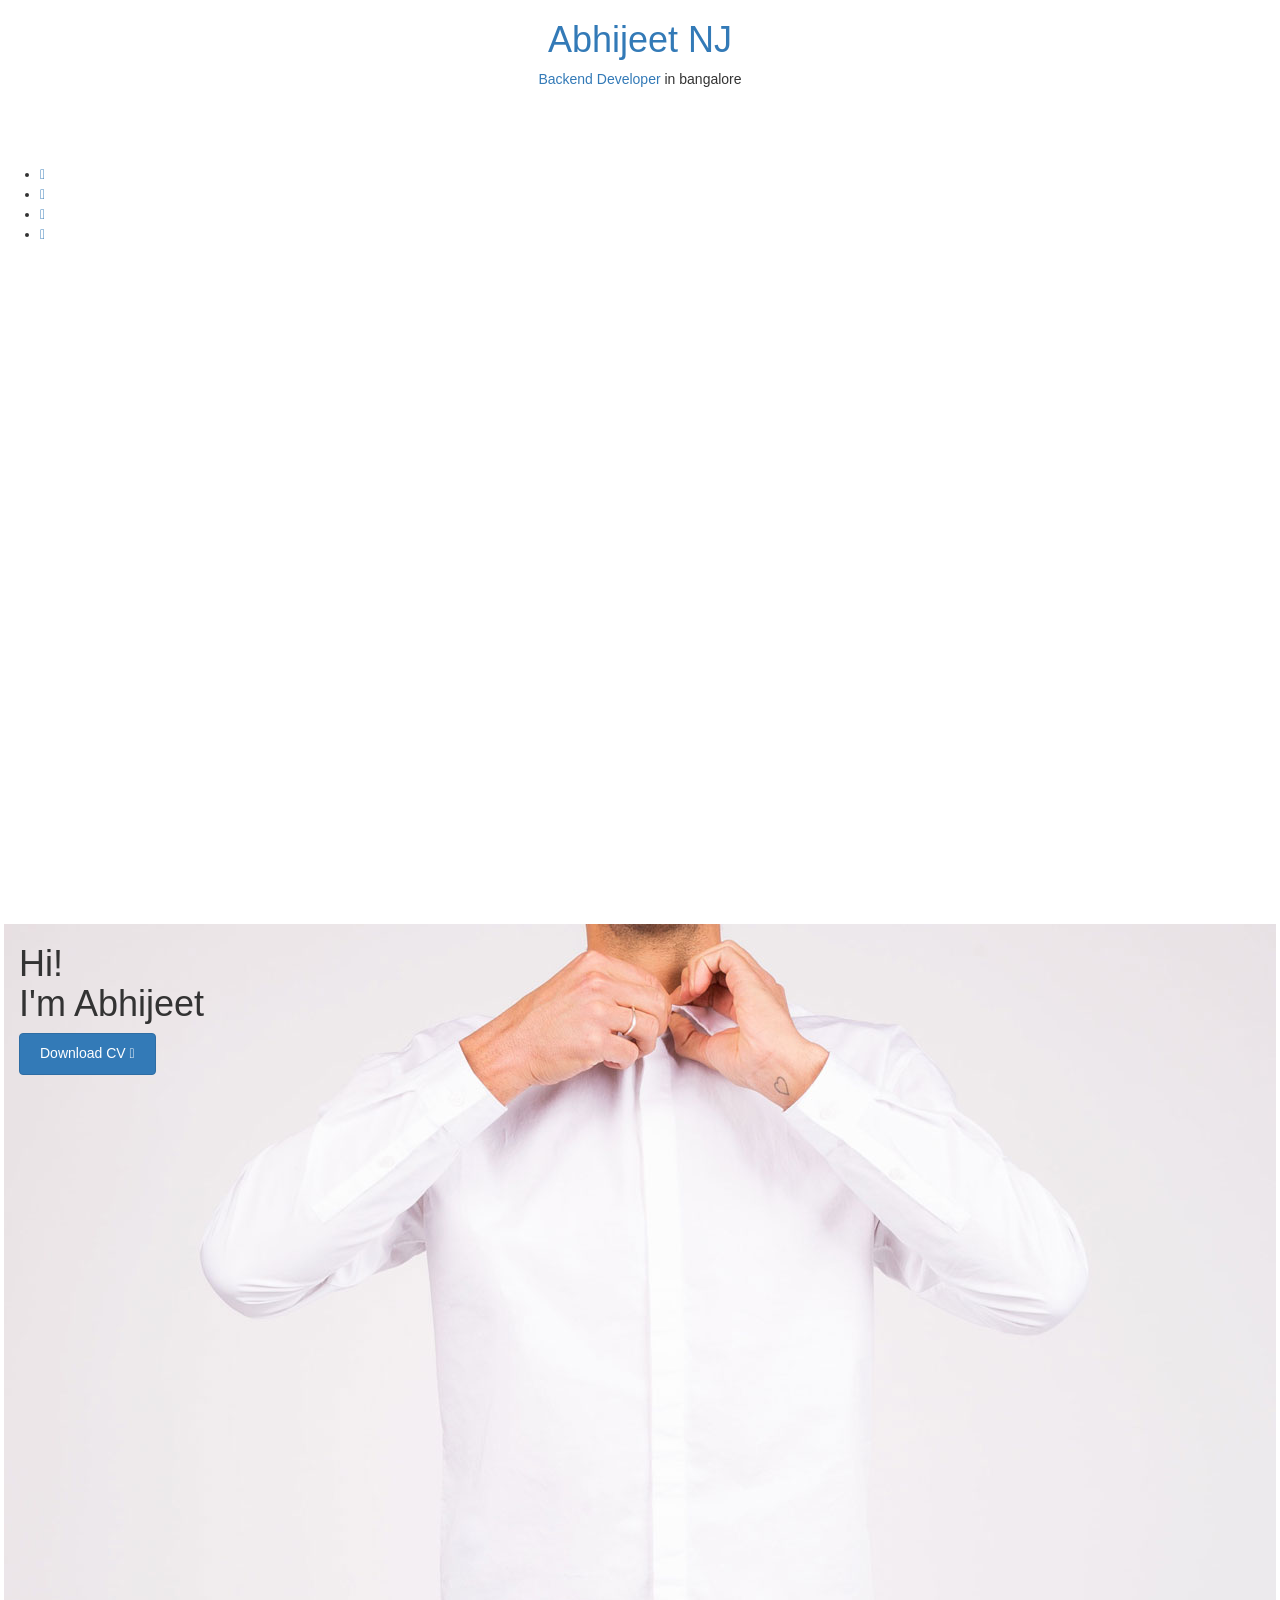
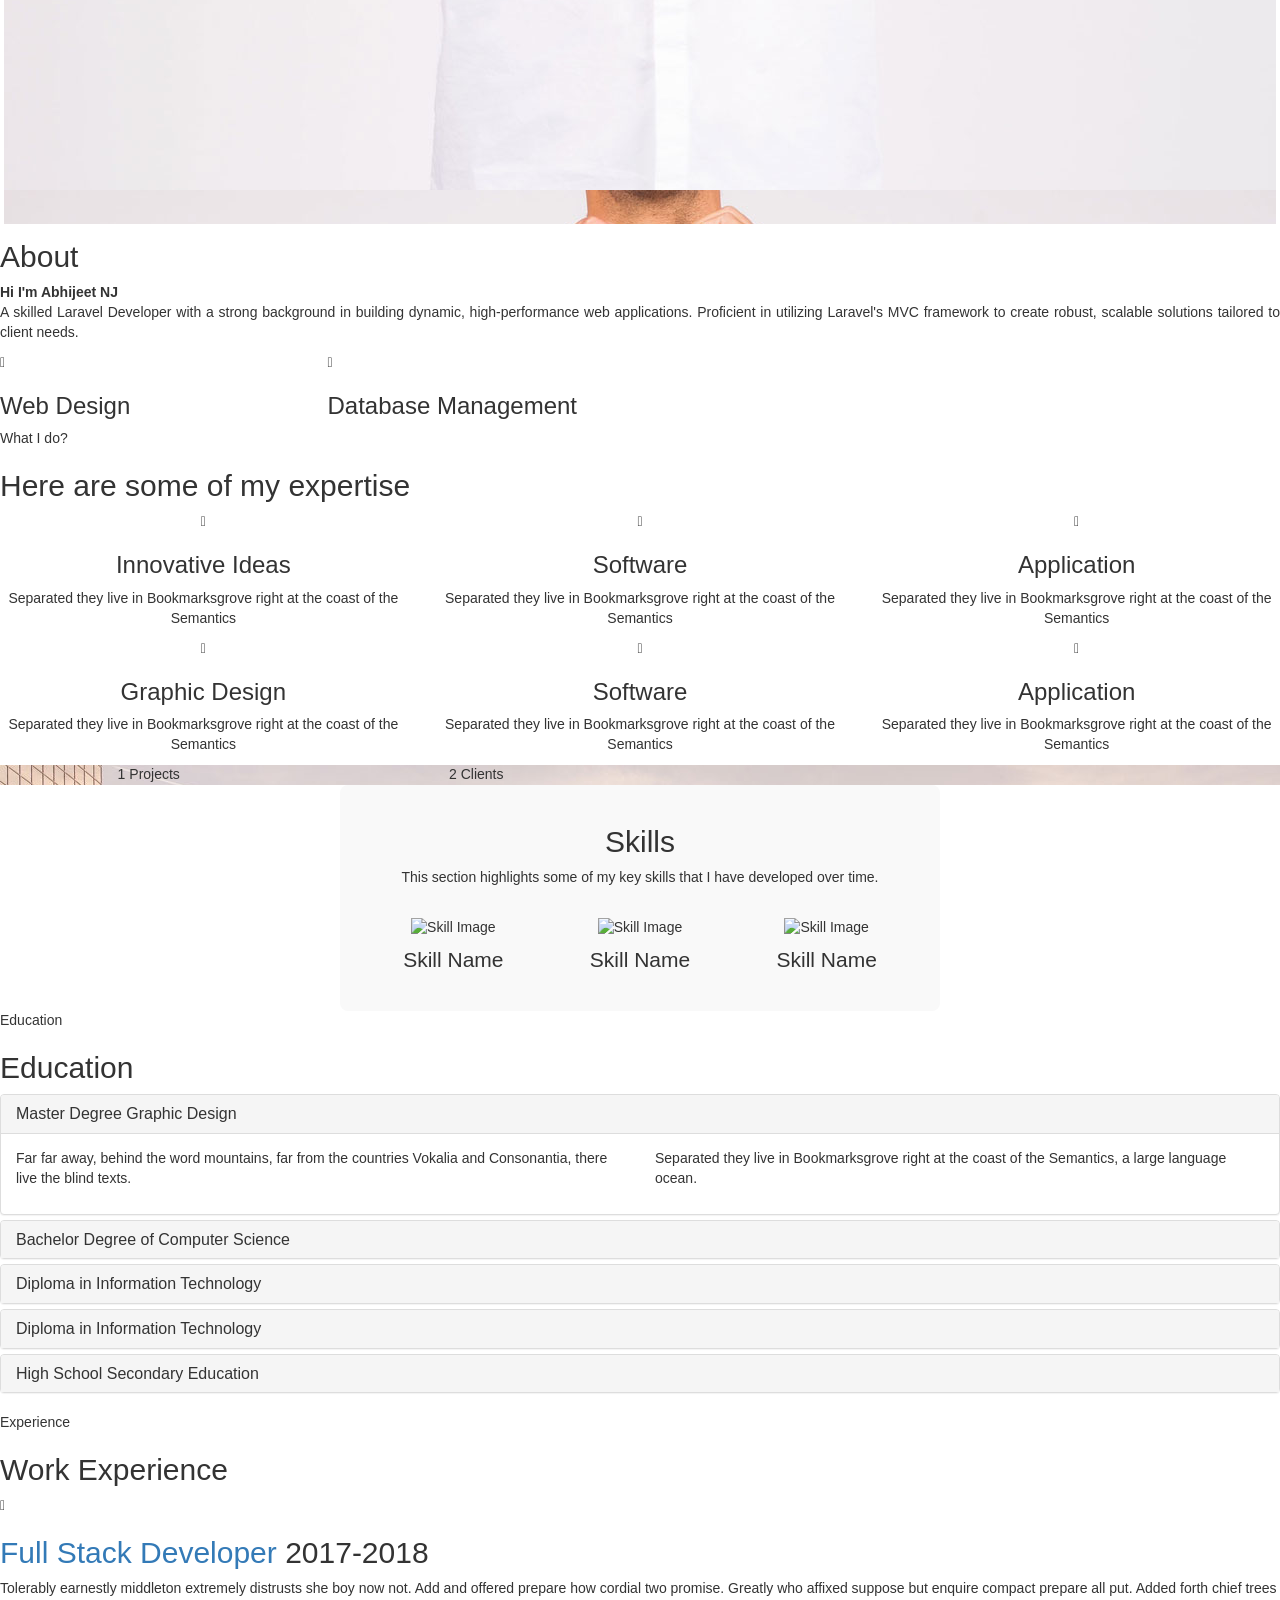
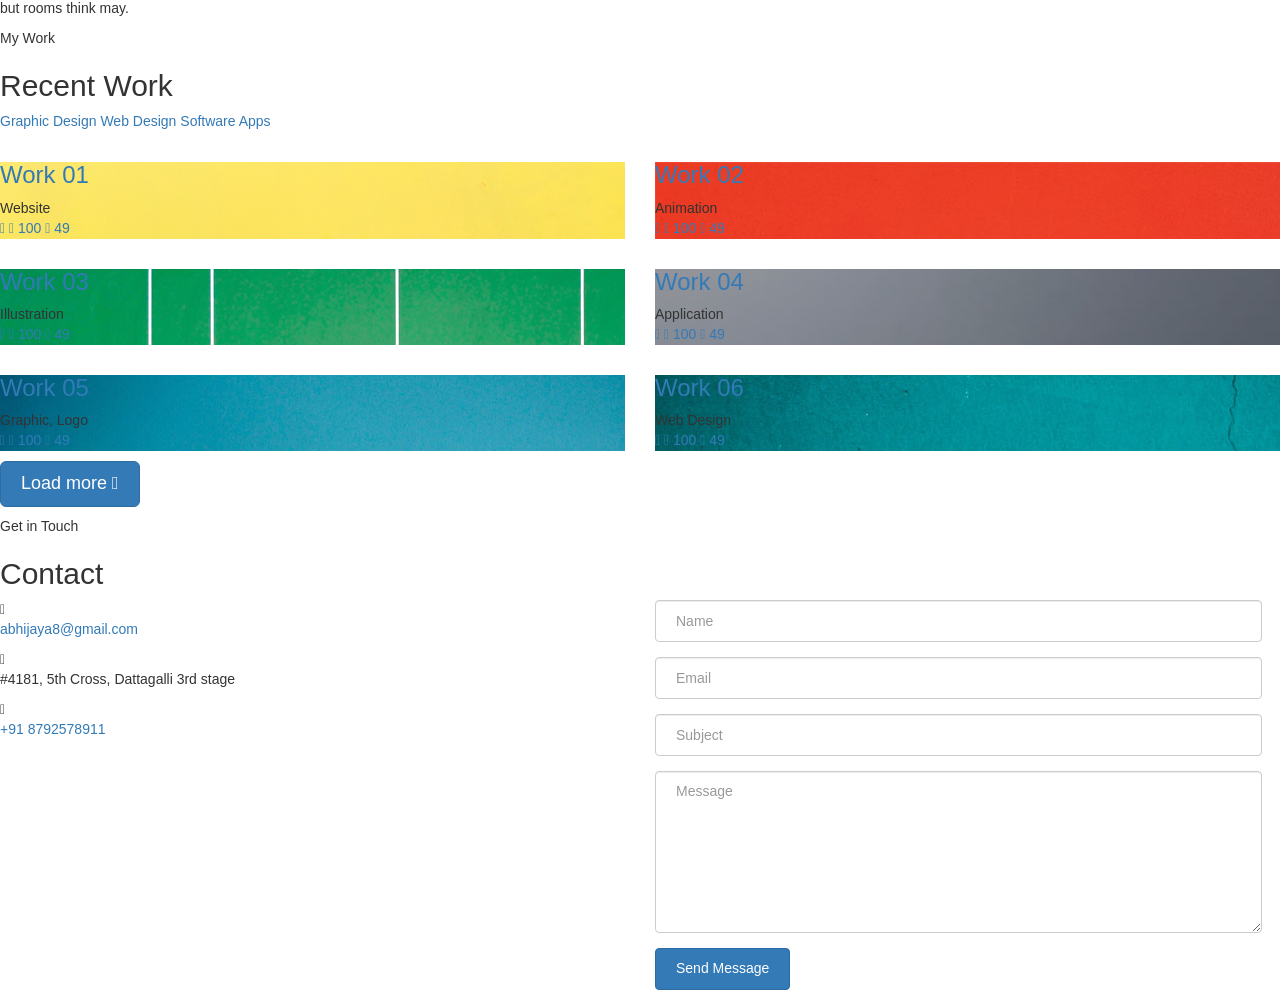
==== index.html @ 30ecae31 "first commit" ====
<!DOCTYPE HTML>
<html>

<head>
	<meta charset="utf-8">
	<meta http-equiv="X-UA-Compatible" content="IE=edge">
	<title>Personal Portfolio</title>
	<meta name="viewport" content="width=device-width, initial-scale=1">
	<meta name="description" content="" />
	<meta name="keywords" content="" />
	<meta name="author" content="" />

	<!-- Facebook and Twitter integration -->
	<meta property="og:title" content="" />
	<meta property="og:image" content="" />
	<meta property="og:url" content="" />
	<meta property="og:site_name" content="" />
	<meta property="og:description" content="" />
	<meta name="twitter:title" content="" />
	<meta name="twitter:image" content="" />
	<meta name="twitter:url" content="" />
	<meta name="twitter:card" content="" />

	<!-- Place favicon.ico and apple-touch-icon.png in the root directory -->
	<link rel="shortcut icon" href="favicon.ico">

	<link href="https://fonts.googleapis.com/css?family=Quicksand:300,400,500,700" rel="stylesheet">
	<link href="https://fonts.googleapis.com/css?family=Playfair+Display:400,400i,700" rel="stylesheet">

	<!-- Animate.css -->
	<link rel="stylesheet" href="css/animate.css">
	<!-- Icomoon Icon Fonts-->
	<link rel="stylesheet" href="css/icomoon.css">
	<!-- Bootstrap  -->
	<link rel="stylesheet" href="css/bootstrap.css">
	<!-- Flexslider  -->
	<link rel="stylesheet" href="css/flexslider.css">
	<!-- Flaticons  -->
	<link rel="stylesheet" href="fonts/flaticon/font/flaticon.css">
	<!-- Owl Carousel -->
	<link rel="stylesheet" href="css/owl.carousel.min.css">
	<link rel="stylesheet" href="css/owl.theme.default.min.css">
	<!-- Theme style  -->
	<link rel="stylesheet" href="css/style.css">

	<!-- Modernizr JS -->
	<script src="js/modernizr-2.6.2.min.js"></script>
	<!-- FOR IE9 below -->
	<!--[if lt IE 9]>
	<script src="js/respond.min.js"></script>
	<![endif]-->

</head>

<body>
	<div id="colorlib-page">
		<div class="container-wrap">
			<a href="#" class="js-colorlib-nav-toggle colorlib-nav-toggle" data-toggle="collapse" data-target="#navbar"
				aria-expanded="false" aria-controls="navbar"><i></i></a>
			<aside id="colorlib-aside" role="complementary" class="border js-fullheight">
				<div class="text-center">
					<div class="author-img" style="background-image: url(images/about.jpg);"></div>
					<h1 id="colorlib-logo"><a href="index.html">Abhijeet NJ</a></h1>
					<span class="position"><a href="#">Backend Developer</a> in bangalore</span>
				</div>
				<nav id="colorlib-main-menu" role="navigation" class="navbar">
					<div id="navbar" class="collapse">
						<ul>
							<li class="active"><a href="#" data-nav-section="home">Home</a></li>
							<li><a href="#" data-nav-section="about">About</a></li>
							<li><a href="#" data-nav-section="services">Services</a></li>
							<li><a href="#" data-nav-section="education">Education</a></li>
							<li><a href="#" data-nav-section="experience">Experience</a></li>
							<li><a href="#" data-nav-section="work">Work</a></li>
							<li><a href="#" data-nav-section="contact">Contact</a></li>
						</ul>
					</div>
				</nav>

				<div class="colorlib-footer">
					<ul>
						<li><a href="#"><i class="icon-facebook2"></i></a></li>
						<li><a href="#"><i class="icon-twitter2"></i></a></li>
						<li><a href="#"><i class="icon-instagram"></i></a></li>
						<li><a href="#"><i class="icon-linkedin2"></i></a></li>
					</ul>
				</div>

			</aside>

			<div id="colorlib-main">
				<section id="colorlib-hero" class="js-fullheight" data-section="home">
					<div class="flexslider js-fullheight">
						<ul class="slides">
							<li style="background-image: url(images/img_bg_1.jpg);">
								<div class="overlay"></div>
								<div class="container-fluid">
									<div class="row">
										<div
											class="col-md-6 col-md-offset-3 col-md-pull-3 col-sm-12 col-xs-12 js-fullheight slider-text">
											<div class="slider-text-inner js-fullheight">
												<div class="desc">
													<h1>Hi! <br>I'm Abhijeet</h1>
													<p><a class="btn btn-primary btn-learn">Download CV <i
																class="icon-download4"></i></a></p>
												</div>
											</div>
										</div>
									</div>
								</div>
							</li>

						</ul>
					</div>
				</section>

				<section class="colorlib-about" data-section="about">
					<div class="colorlib-narrow-content">
						<div class="row">
							<div class="col-md-12">
								<div class="row row-bottom-padded-sm animate-box" data-animate-effect="fadeInLeft">
									<div class="col-md-12">
										<div class="about-desc">
											<h2 class="colorlib-heading">About</h2>
											<strong>Hi I'm Abhijeet NJ</strong>
											<p style="text-align: justify;">A skilled Laravel Developer with a strong
												background in building dynamic, high-performance web applications.
												Proficient in utilizing Laravel's MVC framework to create robust,
												scalable solutions tailored to client needs.</p>
										</div>
									</div>
								</div>
								<div class="row">

									<div class="col-md-3 animate-box" data-animate-effect="fadeInRight">
										<div class="services color-2">
											<span class="icon2"><i class="icon-globe-outline"></i></span>
											<h3>Web Design</h3>
										</div>
									</div>

									<div class="col-md-3 animate-box" data-animate-effect="fadeInBottom">
										<div class="services color-4">
											<span class="icon2"><i class="icon-phone3"></i></span>
											<h3>Database Management</h3>
										</div>
									</div>
								</div>

							</div>
						</div>
					</div>
				</section>



				<section class="colorlib-services" data-section="services">
					<div class="colorlib-narrow-content">
						<div class="row">
							<div class="col-md-6 col-md-offset-3 col-md-pull-3 animate-box"
								data-animate-effect="fadeInLeft">
								<span class="heading-meta">What I do?</span>
								<h2 class="colorlib-heading">Here are some of my expertise</h2>
							</div>
						</div>
						<div class="row row-pt-md">
							<div class="col-md-4 text-center animate-box">
								<div class="services color-1">
									<span class="icon">
										<i class="icon-bulb"></i>
									</span>
									<div class="desc">
										<h3>Innovative Ideas</h3>
										<p>Separated they live in Bookmarksgrove right at the coast of the Semantics</p>
									</div>
								</div>
							</div>
							<div class="col-md-4 text-center animate-box">
								<div class="services color-2">
									<span class="icon">
										<i class="icon-data"></i>
									</span>
									<div class="desc">
										<h3>Software</h3>
										<p>Separated they live in Bookmarksgrove right at the coast of the Semantics</p>
									</div>
								</div>
							</div>
							<div class="col-md-4 text-center animate-box">
								<div class="services color-3">
									<span class="icon">
										<i class="icon-phone3"></i>
									</span>
									<div class="desc">
										<h3>Application</h3>
										<p>Separated they live in Bookmarksgrove right at the coast of the Semantics</p>
									</div>
								</div>
							</div>
							<div class="col-md-4 text-center animate-box">
								<div class="services color-4">
									<span class="icon">
										<i class="icon-layers2"></i>
									</span>
									<div class="desc">
										<h3>Graphic Design</h3>
										<p>Separated they live in Bookmarksgrove right at the coast of the Semantics</p>
									</div>
								</div>
							</div>
							<div class="col-md-4 text-center animate-box">
								<div class="services color-5">
									<span class="icon">
										<i class="icon-data"></i>
									</span>
									<div class="desc">
										<h3>Software</h3>
										<p>Separated they live in Bookmarksgrove right at the coast of the Semantics</p>
									</div>
								</div>
							</div>
							<div class="col-md-4 text-center animate-box">
								<div class="services color-6">
									<span class="icon">
										<i class="icon-phone3"></i>
									</span>
									<div class="desc">
										<h3>Application</h3>
										<p>Separated they live in Bookmarksgrove right at the coast of the Semantics</p>
									</div>
								</div>
							</div>
						</div>
					</div>
				</section>

				<div id="colorlib-counter" class="colorlib-counters"
					style="background-image: url(images/cover_bg_1.jpg);" data-stellar-background-ratio="0.5">
					<div class="overlay"></div>
					<div class="colorlib-narrow-content">
						<div class="row">
						</div>
						<div class="row">
							<div class="col-md-3 text-center animate-box">
								<span class="colorlib-counter js-counter" data-from="0" data-to="20" data-speed="5000"
									data-refresh-interval="50"></span>
								<span class="colorlib-counter-label">Projects</span>
							</div>
							<div class="col-md-3 text-center animate-box">
								<span class="colorlib-counter js-counter" data-from="0" data-to="25" data-speed="5000"
									data-refresh-interval="50"></span>
								<span class="colorlib-counter-label">Clients</span>
							</div>
						</div>
					</div>
				</div>

				<div style="padding: 20px; background-color: #f9f9f9; border-radius: 8px; max-width: 600px; margin: auto;">
					<h2 style="text-align: center;">Skills</h2>
					<p style="text-align: center;">This section highlights some of my key skills that I have developed over time.</p>
					
					<div style="display: flex; justify-content: center; flex-wrap: wrap; margin-top: 20px;">
						<div style="text-align: center; margin: 10px; width: calc(33.33% - 20px);"> <!-- Adjust width for three items -->
							<img src="path/to/your/image.jpg" alt="Skill Image" style="width: 100px; height: auto;">
							<h3 style="margin-top: 10px; font-size: 1.5em;">Skill Name</h3>
						</div>
						<div style="text-align: center; margin: 10px; width: calc(33.33% - 20px);">
							<img src="path/to/your/image.jpg" alt="Skill Image" style="width: 100px; height: auto;">
							<h3 style="margin-top: 10px; font-size: 1.5em;">Skill Name</h3>
						</div>
						<div style="text-align: center; margin: 10px; width: calc(33.33% - 20px);">
							<img src="path/to/your/image.jpg" alt="Skill Image" style="width: 100px; height: auto;">
							<h3 style="margin-top: 10px; font-size: 1.5em;">Skill Name</h3>
						</div>
						<!-- Add more skill divs as needed, they will wrap to the next line -->
					</div>
				</div>
				
				

				<section class="colorlib-education" data-section="education">
					<div class="colorlib-narrow-content">
						<div class="row">
							<div class="col-md-6 col-md-offset-3 col-md-pull-3 animate-box"
								data-animate-effect="fadeInLeft">
								<span class="heading-meta">Education</span>
								<h2 class="colorlib-heading animate-box">Education</h2>
							</div>
						</div>
						<div class="row">
							<div class="col-md-12 animate-box" data-animate-effect="fadeInLeft">
								<div class="fancy-collapse-panel">
									<div class="panel-group" id="accordion" role="tablist" aria-multiselectable="true">
										<div class="panel panel-default">
											<div class="panel-heading" role="tab" id="headingOne">
												<h4 class="panel-title">
													<a data-toggle="collapse" data-parent="#accordion"
														href="#collapseOne" aria-expanded="true"
														aria-controls="collapseOne">Master Degree Graphic Design
													</a>
												</h4>
											</div>
											<div id="collapseOne" class="panel-collapse collapse in" role="tabpanel"
												aria-labelledby="headingOne">
												<div class="panel-body">
													<div class="row">
														<div class="col-md-6">
															<p>Far far away, behind the word mountains, far from the
																countries Vokalia and Consonantia, there live the blind
																texts. </p>
														</div>
														<div class="col-md-6">
															<p>Separated they live in Bookmarksgrove right at the coast
																of the Semantics, a large language ocean.</p>
														</div>
													</div>
												</div>
											</div>
										</div>
										<div class="panel panel-default">
											<div class="panel-heading" role="tab" id="headingTwo">
												<h4 class="panel-title">
													<a class="collapsed" data-toggle="collapse" data-parent="#accordion"
														href="#collapseTwo" aria-expanded="false"
														aria-controls="collapseTwo">Bachelor Degree of Computer Science
													</a>
												</h4>
											</div>
											<div id="collapseTwo" class="panel-collapse collapse" role="tabpanel"
												aria-labelledby="headingTwo">
												<div class="panel-body">
													<p>Far far away, behind the word <strong>mountains</strong>, far
														from the countries Vokalia and Consonantia, there live the blind
														texts. Separated they live in Bookmarksgrove right at the coast
														of the Semantics, a large language ocean.</p>
													<ul>
														<li>Separated they live in Bookmarksgrove right</li>
														<li>Separated they live in Bookmarksgrove right</li>
													</ul>
												</div>
											</div>
										</div>
										<div class="panel panel-default">
											<div class="panel-heading" role="tab" id="headingThree">
												<h4 class="panel-title">
													<a class="collapsed" data-toggle="collapse" data-parent="#accordion"
														href="#collapseThree" aria-expanded="false"
														aria-controls="collapseThree">Diploma in Information Technology
													</a>
												</h4>
											</div>
											<div id="collapseThree" class="panel-collapse collapse" role="tabpanel"
												aria-labelledby="headingThree">
												<div class="panel-body">
													<p>Far far away, behind the word <strong>mountains</strong>, far
														from the countries Vokalia and Consonantia, there live the blind
														texts. Separated they live in Bookmarksgrove right at the coast
														of the Semantics, a large language ocean.</p>
												</div>
											</div>
										</div>

										<div class="panel panel-default">
											<div class="panel-heading" role="tab" id="headingFour">
												<h4 class="panel-title">
													<a class="collapsed" data-toggle="collapse" data-parent="#accordion"
														href="#collapseFour" aria-expanded="false"
														aria-controls="collapseFour">Diploma in Information Technology
													</a>
												</h4>
											</div>
											<div id="collapseFour" class="panel-collapse collapse" role="tabpanel"
												aria-labelledby="headingFour">
												<div class="panel-body">
													<p>Far far away, behind the word <strong>mountains</strong>, far
														from the countries Vokalia and Consonantia, there live the blind
														texts. Separated they live in Bookmarksgrove right at the coast
														of the Semantics, a large language ocean.</p>
												</div>
											</div>
										</div>

										<div class="panel panel-default">
											<div class="panel-heading" role="tab" id="headingFive">
												<h4 class="panel-title">
													<a class="collapsed" data-toggle="collapse" data-parent="#accordion"
														href="#collapseFive" aria-expanded="false"
														aria-controls="collapseFive">High School Secondary Education
													</a>
												</h4>
											</div>
											<div id="collapseFive" class="panel-collapse collapse" role="tabpanel"
												aria-labelledby="headingFive">
												<div class="panel-body">
													<p>Far far away, behind the word <strong>mountains</strong>, far
														from the countries Vokalia and Consonantia, there live the blind
														texts. Separated they live in Bookmarksgrove right at the coast
														of the Semantics, a large language ocean.</p>
												</div>
											</div>
										</div>
									</div>
								</div>
							</div>
						</div>
					</div>
				</section>

				<section class="colorlib-experience" data-section="experience">
					<div class="colorlib-narrow-content">
						<div class="row">
							<div class="col-md-6 col-md-offset-3 col-md-pull-3 animate-box"
								data-animate-effect="fadeInLeft">
								<span class="heading-meta">Experience</span>
								<h2 class="colorlib-heading animate-box">Work Experience</h2>
							</div>
						</div>
						<div class="row">
							<div class="col-md-12">
								<div class="timeline-centered">
									<article class="timeline-entry animate-box" data-animate-effect="fadeInLeft">
										<div class="timeline-entry-inner">

											<div class="timeline-icon color-1">
												<i class="icon-pen2"></i>
											</div>

											<div class="timeline-label">
												<h2><a href="#">Full Stack Developer</a> <span>2017-2018</span></h2>
												<p>Tolerably earnestly middleton extremely distrusts she boy now not.
													Add and offered prepare how cordial two promise. Greatly who affixed
													suppose but enquire compact prepare all put. Added forth chief trees
													but rooms think may.</p>
											</div>
										</div>
									</article>
								</div>
							</div>
						</div>
					</div>
				</section>

				<section class="colorlib-work" data-section="work">
					<div class="colorlib-narrow-content">
						<div class="row">
							<div class="col-md-6 col-md-offset-3 col-md-pull-3 animate-box"
								data-animate-effect="fadeInLeft">
								<span class="heading-meta">My Work</span>
								<h2 class="colorlib-heading animate-box">Recent Work</h2>
							</div>
						</div>
						<div class="row row-bottom-padded-sm animate-box" data-animate-effect="fadeInLeft">
							<div class="col-md-12">
								<p class="work-menu"><span><a href="#" class="active">Graphic Design</a></span> <span><a
											href="#">Web Design</a></span> <span><a href="#">Software</a></span>
									<span><a href="#">Apps</a></span>
								</p>
							</div>
						</div>
						<div class="row">
							<div class="col-md-6 animate-box" data-animate-effect="fadeInLeft">
								<div class="project" style="background-image: url(images/img-1.jpg);">
									<div class="desc">
										<div class="con">
											<h3><a href="work.html">Work 01</a></h3>
											<span>Website</span>
											<p class="icon">
												<span><a href="#"><i class="icon-share3"></i></a></span>
												<span><a href="#"><i class="icon-eye"></i> 100</a></span>
												<span><a href="#"><i class="icon-heart"></i> 49</a></span>
											</p>
										</div>
									</div>
								</div>
							</div>
							<div class="col-md-6 animate-box" data-animate-effect="fadeInRight">
								<div class="project" style="background-image: url(images/img-2.jpg);">
									<div class="desc">
										<div class="con">
											<h3><a href="work.html">Work 02</a></h3>
											<span>Animation</span>
											<p class="icon">
												<span><a href="#"><i class="icon-share3"></i></a></span>
												<span><a href="#"><i class="icon-eye"></i> 100</a></span>
												<span><a href="#"><i class="icon-heart"></i> 49</a></span>
											</p>
										</div>
									</div>
								</div>
							</div>
							<div class="col-md-6 animate-box" data-animate-effect="fadeInTop">
								<div class="project" style="background-image: url(images/img-3.jpg);">
									<div class="desc">
										<div class="con">
											<h3><a href="work.html">Work 03</a></h3>
											<span>Illustration</span>
											<p class="icon">
												<span><a href="#"><i class="icon-share3"></i></a></span>
												<span><a href="#"><i class="icon-eye"></i> 100</a></span>
												<span><a href="#"><i class="icon-heart"></i> 49</a></span>
											</p>
										</div>
									</div>
								</div>
							</div>
							<div class="col-md-6 animate-box" data-animate-effect="fadeInBottom">
								<div class="project" style="background-image: url(images/img-4.jpg);">
									<div class="desc">
										<div class="con">
											<h3><a href="work.html">Work 04</a></h3>
											<span>Application</span>
											<p class="icon">
												<span><a href="#"><i class="icon-share3"></i></a></span>
												<span><a href="#"><i class="icon-eye"></i> 100</a></span>
												<span><a href="#"><i class="icon-heart"></i> 49</a></span>
											</p>
										</div>
									</div>
								</div>
							</div>
							<div class="col-md-6 animate-box" data-animate-effect="fadeInLeft">
								<div class="project" style="background-image: url(images/img-5.jpg);">
									<div class="desc">
										<div class="con">
											<h3><a href="work.html">Work 05</a></h3>
											<span>Graphic, Logo</span>
											<p class="icon">
												<span><a href="#"><i class="icon-share3"></i></a></span>
												<span><a href="#"><i class="icon-eye"></i> 100</a></span>
												<span><a href="#"><i class="icon-heart"></i> 49</a></span>
											</p>
										</div>
									</div>
								</div>
							</div>
							<div class="col-md-6 animate-box" data-animate-effect="fadeInRight">
								<div class="project" style="background-image: url(images/img-6.jpg);">
									<div class="desc">
										<div class="con">
											<h3><a href="work.html">Work 06</a></h3>
											<span>Web Design</span>
											<p class="icon">
												<span><a href="#"><i class="icon-share3"></i></a></span>
												<span><a href="#"><i class="icon-eye"></i> 100</a></span>
												<span><a href="#"><i class="icon-heart"></i> 49</a></span>
											</p>
										</div>
									</div>
								</div>
							</div>
						</div>
						<div class="row">
							<div class="col-md-12 animate-box">
								<p><a href="#" class="btn btn-primary btn-lg btn-load-more">Load more <i
											class="icon-reload"></i></a></p>
							</div>
						</div>
					</div>
				</section>


				<section class="colorlib-contact" data-section="contact">
					<div class="colorlib-narrow-content">
						<div class="row">
							<div class="col-md-6 col-md-offset-3 col-md-pull-3 animate-box"
								data-animate-effect="fadeInLeft">
								<span class="heading-meta">Get in Touch</span>
								<h2 class="colorlib-heading">Contact</h2>
							</div>
						</div>
						<div class="row">
							<div class="col-md-5">
								<div class="colorlib-feature colorlib-feature-sm animate-box"
									data-animate-effect="fadeInLeft">
									<div class="colorlib-icon">
										<i class="icon-globe-outline"></i>
									</div>
									<div class="colorlib-text">
										<p><a href="abhijaya8@gmail.com">abhijaya8@gmail.com</a></p>
									</div>
								</div>

								<div class="colorlib-feature colorlib-feature-sm animate-box"
									data-animate-effect="fadeInLeft">
									<div class="colorlib-icon">
										<i class="icon-map"></i>
									</div>
									<div class="colorlib-text">
										<p>#4181, 5th Cross, Dattagalli 3rd stage</p>
									</div>
								</div>

								<div class="colorlib-feature colorlib-feature-sm animate-box"
									data-animate-effect="fadeInLeft">
									<div class="colorlib-icon">
										<i class="icon-phone"></i>
									</div>
									<div class="colorlib-text">
										<p><a href="tel:8792578911">+91 8792578911</a></p>
									</div>
								</div>
							</div>
							<div class="col-md-7 col-md-push-1">
								<div class="row">
									<div class="col-md-10 col-md-offset-1 col-md-pull-1 animate-box"
										data-animate-effect="fadeInRight">
										<form action="">
											<div class="form-group">
												<input type="text" class="form-control" placeholder="Name">
											</div>
											<div class="form-group">
												<input type="text" class="form-control" placeholder="Email">
											</div>
											<div class="form-group">
												<input type="text" class="form-control" placeholder="Subject">
											</div>
											<div class="form-group">
												<textarea name="" id="message" cols="30" rows="7" class="form-control"
													placeholder="Message"></textarea>
											</div>
											<div class="form-group">
												<input type="submit" class="btn btn-primary btn-send-message"
													value="Send Message">
											</div>
										</form>
									</div>

								</div>
							</div>
						</div>
					</div>
				</section>

			</div><!-- end:colorlib-main -->
		</div><!-- end:container-wrap -->
	</div><!-- end:colorlib-page -->

	<!-- jQuery -->
	<script src="js/jquery.min.js"></script>
	<!-- jQuery Easing -->
	<script src="js/jquery.easing.1.3.js"></script>
	<!-- Bootstrap -->
	<script src="js/bootstrap.min.js"></script>
	<!-- Waypoints -->
	<script src="js/jquery.waypoints.min.js"></script>
	<!-- Flexslider -->
	<script src="js/jquery.flexslider-min.js"></script>
	<!-- Owl carousel -->
	<script src="js/owl.carousel.min.js"></script>
	<!-- Counters -->
	<script src="js/jquery.countTo.js"></script>


	<!-- MAIN JS -->
	<script src="js/main.js"></script>

</body>

</html>
---- css/icomoon.css ----
@font-face {
  font-family: 'icomoon';
  src:  url('fonts/icomoon.eot?6py85u');
  src:  url('fonts/icomoon.eot?6py85u#iefix') format('embedded-opentype'),
    url('fonts/icomoon.ttf?6py85u') format('truetype'),
    url('fonts/icomoon.woff?6py85u') format('woff'),
    url('fonts/icomoon.svg?6py85u#icomoon') format('svg');
  font-weight: normal;
  font-style: normal;
}

[class^="icon-"], [class*=" icon-"] {
  /* use !important to prevent issues with browser extensions that change fonts */
  font-family: 'icomoon' !important;
  speak: none;
  font-style: normal;
  font-weight: normal;
  font-variant: normal;
  text-transform: none;
  line-height: 1;

  /* Better Font Rendering =========== */
  -webkit-font-smoothing: antialiased;
  -moz-osx-font-smoothing: grayscale;
}

.icon-times:before {
  content: "\e930";
}
.icon-tick:before {
  content: "\e931";
}
.icon-plus:before {
  content: "\e932";
}
.icon-minus:before {
  content: "\e933";
}
.icon-equals:before {
  content: "\e934";
}
.icon-divide:before {
  content: "\e935";
}
.icon-chevron-right:before {
  content: "\e936";
}
.icon-chevron-left:before {
  content: "\e937";
}
.icon-arrow-right-thick:before {
  content: "\e938";
}
.icon-arrow-left-thick:before {
  content: "\e939";
}
.icon-th-small:before {
  content: "\e93a";
}
.icon-th-menu:before {
  content: "\e93b";
}
.icon-th-list:before {
  content: "\e93c";
}
.icon-th-large:before {
  content: "\e93d";
}
.icon-home:before {
  content: "\e93e";
}
.icon-arrow-forward:before {
  content: "\e93f";
}
.icon-arrow-back:before {
  content: "\e940";
}
.icon-rss:before {
  content: "\e941";
}
.icon-location:before {
  content: "\e942";
}
.icon-link:before {
  content: "\e943";
}
.icon-image:before {
  content: "\e944";
}
.icon-arrow-up-thick:before {
  content: "\e945";
}
.icon-arrow-down-thick:before {
  content: "\e946";
}
.icon-starburst:before {
  content: "\e947";
}
.icon-starburst-outline:before {
  content: "\e948";
}
.icon-star3:before {
  content: "\e949";
}
.icon-flow-children:before {
  content: "\e94a";
}
.icon-export:before {
  content: "\e94b";
}
.icon-delete2:before {
  content: "\e94c";
}
.icon-delete-outline:before {
  content: "\e94d";
}
.icon-cloud-storage:before {
  content: "\e94e";
}
.icon-wi-fi:before {
  content: "\e94f";
}
.icon-heart:before {
  content: "\e950";
}
.icon-flash:before {
  content: "\e951";
}
.icon-cancel:before {
  content: "\e952";
}
.icon-backspace:before {
  content: "\e953";
}
.icon-attachment:before {
  content: "\e954";
}
.icon-arrow-move:before {
  content: "\e955";
}
.icon-warning:before {
  content: "\e956";
}
.icon-user:before {
  content: "\e957";
}
.icon-radar:before {
  content: "\e958";
}
.icon-lock-open:before {
  content: "\e959";
}
.icon-lock-closed:before {
  content: "\e95a";
}
.icon-location-arrow:before {
  content: "\e95b";
}
.icon-info:before {
  content: "\e95c";
}
.icon-user-delete:before {
  content: "\e95d";
}
.icon-user-add:before {
  content: "\e95e";
}
.icon-media-pause:before {
  content: "\e95f";
}
.icon-group:before {
  content: "\e960";
}
.icon-chart-pie:before {
  content: "\e961";
}
.icon-chart-line:before {
  content: "\e962";
}
.icon-chart-bar:before {
  content: "\e963";
}
.icon-chart-area:before {
  content: "\e964";
}
.icon-video:before {
  content: "\e965";
}
.icon-point-of-interest:before {
  content: "\e966";
}
.icon-infinity:before {
  content: "\e967";
}
.icon-globe:before {
  content: "\e968";
}
.icon-eye:before {
  content: "\e969";
}
.icon-cog:before {
  content: "\e96a";
}
.icon-camera:before {
  content: "\e96b";
}
.icon-upload:before {
  content: "\e96c";
}
.icon-scissors:before {
  content: "\e96d";
}
.icon-refresh:before {
  content: "\e96e";
}
.icon-pin:before {
  content: "\e96f";
}
.icon-key:before {
  content: "\e970";
}
.icon-info-large:before {
  content: "\e971";
}
.icon-eject:before {
  content: "\e972";
}
.icon-download:before {
  content: "\e973";
}
.icon-zoom:before {
  content: "\e974";
}
.icon-zoom-out:before {
  content: "\e975";
}
.icon-zoom-in:before {
  content: "\e976";
}
.icon-sort-numerically:before {
  content: "\e977";
}
.icon-sort-alphabetically:before {
  content: "\e978";
}
.icon-input-checked:before {
  content: "\e979";
}
.icon-calender:before {
  content: "\e97a";
}
.icon-world2:before {
  content: "\e97b";
}
.icon-notes:before {
  content: "\e97c";
}
.icon-code:before {
  content: "\e97d";
}
.icon-arrow-sync:before {
  content: "\e97e";
}
.icon-arrow-shuffle:before {
  content: "\e97f";
}
.icon-arrow-repeat:before {
  content: "\e980";
}
.icon-arrow-minimise:before {
  content: "\e981";
}
.icon-arrow-maximise:before {
  content: "\e982";
}
.icon-arrow-loop:before {
  content: "\e983";
}
.icon-anchor:before {
  content: "\e984";
}
.icon-spanner:before {
  content: "\e985";
}
.icon-puzzle:before {
  content: "\e986";
}
.icon-power:before {
  content: "\e987";
}
.icon-plane:before {
  content: "\e988";
}
.icon-pi:before {
  content: "\e989";
}
.icon-phone:before {
  content: "\e98a";
}
.icon-microphone2:before {
  content: "\e98b";
}
.icon-media-rewind:before {
  content: "\e98c";
}
.icon-flag:before {
  content: "\e98d";
}
.icon-adjust-brightness:before {
  content: "\e98e";
}
.icon-waves:before {
  content: "\e98f";
}
.icon-social-twitter:before {
  content: "\e990";
}
.icon-social-facebook:before {
  content: "\e991";
}
.icon-social-dribbble:before {
  content: "\e992";
}
.icon-media-stop:before {
  content: "\e993";
}
.icon-media-record:before {
  content: "\e994";
}
.icon-media-play:before {
  content: "\e995";
}
.icon-media-fast-forward:before {
  content: "\e996";
}
.icon-media-eject:before {
  content: "\e997";
}
.icon-social-vimeo:before {
  content: "\e998";
}
.icon-social-tumbler:before {
  content: "\e999";
}
.icon-social-skype:before {
  content: "\e99a";
}
.icon-social-pinterest:before {
  content: "\e99b";
}
.icon-social-linkedin:before {
  content: "\e99c";
}
.icon-social-last-fm:before {
  content: "\e99d";
}
.icon-social-github:before {
  content: "\e99e";
}
.icon-social-flickr:before {
  content: "\e99f";
}
.icon-at:before {
  content: "\e9a0";
}
.icon-times-outline:before {
  content: "\e9a1";
}
.icon-plus-outline:before {
  content: "\e9a2";
}
.icon-minus-outline:before {
  content: "\e9a3";
}
.icon-tick-outline:before {
  content: "\e9a4";
}
.icon-th-large-outline:before {
  content: "\e9a5";
}
.icon-equals-outline:before {
  content: "\e9a6";
}
.icon-divide-outline:before {
  content: "\e9a7";
}
.icon-chevron-right-outline:before {
  content: "\e9a8";
}
.icon-chevron-left-outline:before {
  content: "\e9a9";
}
.icon-arrow-right-outline:before {
  content: "\e9aa";
}
.icon-arrow-left-outline:before {
  content: "\e9ab";
}
.icon-th-small-outline:before {
  content: "\e9ac";
}
.icon-th-menu-outline:before {
  content: "\e9ad";
}
.icon-th-list-outline:before {
  content: "\e9ae";
}
.icon-news2:before {
  content: "\e9b1";
}
.icon-home-outline:before {
  content: "\e9b2";
}
.icon-arrow-up-outline:before {
  content: "\e9b3";
}
.icon-arrow-forward-outline:before {
  content: "\e9b4";
}
.icon-arrow-down-outline:before {
  content: "\e9b5";
}
.icon-arrow-back-outline:before {
  content: "\e9b6";
}
.icon-trash3:before {
  content: "\e9b7";
}
.icon-rss-outline:before {
  content: "\e9b8";
}
.icon-message:before {
  content: "\e9b9";
}
.icon-location-outline:before {
  content: "\e9ba";
}
.icon-link-outline:before {
  content: "\e9bb";
}
.icon-image-outline:before {
  content: "\e9bc";
}
.icon-export-outline:before {
  content: "\e9bd";
}
.icon-cross:before {
  content: "\e9be";
}
.icon-wi-fi-outline:before {
  content: "\e9bf";
}
.icon-star-outline:before {
  content: "\e9c0";
}
.icon-media-pause-outline:before {
  content: "\e9c1";
}
.icon-mail:before {
  content: "\e9c2";
}
.icon-heart-outline:before {
  content: "\e9c3";
}
.icon-flash-outline:before {
  content: "\e9c4";
}
.icon-cancel-outline:before {
  content: "\e9c5";
}
.icon-beaker:before {
  content: "\e9c6";
}
.icon-arrow-move-outline:before {
  content: "\e9c7";
}
.icon-watch2:before {
  content: "\e9c8";
}
.icon-warning-outline:before {
  content: "\e9c9";
}
.icon-time:before {
  content: "\e9ca";
}
.icon-radar-outline:before {
  content: "\e9cb";
}
.icon-lock-open-outline:before {
  content: "\e9cc";
}
.icon-location-arrow-outline:before {
  content: "\e9cd";
}
.icon-info-outline:before {
  content: "\e9ce";
}
.icon-backspace-outline:before {
  content: "\e9cf";
}
.icon-attachment-outline:before {
  content: "\e9d0";
}
.icon-user-outline:before {
  content: "\e9d1";
}
.icon-user-delete-outline:before {
  content: "\e9d2";
}
.icon-user-add-outline:before {
  content: "\e9d3";
}
.icon-lock-closed-outline:before {
  content: "\e9d4";
}
.icon-group-outline:before {
  content: "\e9d5";
}
.icon-chart-pie-outline:before {
  content: "\e9d6";
}
.icon-chart-line-outline:before {
  content: "\e9d7";
}
.icon-chart-bar-outline:before {
  content: "\e9d8";
}
.icon-chart-area-outline:before {
  content: "\e9d9";
}
.icon-video-outline:before {
  content: "\e9da";
}
.icon-point-of-interest-outline:before {
  content: "\e9db";
}
.icon-map:before {
  content: "\e9dc";
}
.icon-key-outline:before {
  content: "\e9dd";
}
.icon-infinity-outline:before {
  content: "\e9de";
}
.icon-globe-outline:before {
  content: "\e9df";
}
.icon-eye-outline:before {
  content: "\e9e0";
}
.icon-cog-outline:before {
  content: "\e9e1";
}
.icon-camera-outline:before {
  content: "\e9e2";
}
.icon-upload-outline:before {
  content: "\e9e3";
}
.icon-support:before {
  content: "\e9e4";
}
.icon-scissors-outline:before {
  content: "\e9e5";
}
.icon-refresh-outline:before {
  content: "\e9e6";
}
.icon-info-large-outline:before {
  content: "\e9e7";
}
.icon-eject-outline:before {
  content: "\e9e8";
}
.icon-download-outline:before {
  content: "\e9e9";
}
.icon-battery-mid:before {
  content: "\e9ea";
}
.icon-battery-low:before {
  content: "\e9eb";
}
.icon-battery-high:before {
  content: "\e9ec";
}
.icon-zoom-outline:before {
  content: "\e9ed";
}
.icon-zoom-out-outline:before {
  content: "\e9ee";
}
.icon-zoom-in-outline:before {
  content: "\e9ef";
}
.icon-tag3:before {
  content: "\e9f0";
}
.icon-tabs-outline:before {
  content: "\e9f1";
}
.icon-pin-outline:before {
  content: "\e9f2";
}
.icon-message-typing:before {
  content: "\e9f3";
}
.icon-directions:before {
  content: "\e9f4";
}
.icon-battery-full:before {
  content: "\e9f5";
}
.icon-battery-charge:before {
  content: "\e9f6";
}
.icon-pipette:before {
  content: "\e9f7";
}
.icon-pencil:before {
  content: "\e9f8";
}
.icon-folder:before {
  content: "\e9f9";
}
.icon-folder-delete:before {
  content: "\e9fa";
}
.icon-folder-add:before {
  content: "\e9fb";
}
.icon-edit:before {
  content: "\e9fc";
}
.icon-document:before {
  content: "\e9fd";
}
.icon-document-delete:before {
  content: "\e9fe";
}
.icon-document-add:before {
  content: "\e9ff";
}
.icon-brush:before {
  content: "\ea00";
}
.icon-thumbs-up:before {
  content: "\ea01";
}
.icon-thumbs-down:before {
  content: "\ea02";
}
.icon-pen:before {
  content: "\ea03";
}
.icon-sort-numerically-outline:before {
  content: "\ea04";
}
.icon-sort-alphabetically-outline:before {
  content: "\ea05";
}
.icon-social-last-fm-circular:before {
  content: "\ea06";
}
.icon-social-github-circular:before {
  content: "\ea07";
}
.icon-compass:before {
  content: "\ea08";
}
.icon-bookmark:before {
  content: "\ea09";
}
.icon-input-checked-outline:before {
  content: "\ea0a";
}
.icon-code-outline:before {
  content: "\ea0b";
}
.icon-calender-outline:before {
  content: "\ea0c";
}
.icon-business-card:before {
  content: "\ea0d";
}
.icon-arrow-up:before {
  content: "\ea0e";
}
.icon-arrow-sync-outline:before {
  content: "\ea0f";
}
.icon-arrow-right:before {
  content: "\ea10";
}
.icon-arrow-repeat-outline:before {
  content: "\ea11";
}
.icon-arrow-loop-outline:before {
  content: "\ea12";
}
.icon-arrow-left:before {
  content: "\ea13";
}
.icon-flow-switch:before {
  content: "\ea14";
}
.icon-flow-parallel:before {
  content: "\ea15";
}
.icon-flow-merge:before {
  content: "\ea16";
}
.icon-document-text:before {
  content: "\ea17";
}
.icon-clipboard:before {
  content: "\ea18";
}
.icon-calculator:before {
  content: "\ea19";
}
.icon-arrow-minimise-outline:before {
  content: "\ea1a";
}
.icon-arrow-maximise-outline:before {
  content: "\ea1b";
}
.icon-arrow-down:before {
  content: "\ea1c";
}
.icon-gift:before {
  content: "\ea1d";
}
.icon-film:before {
  content: "\ea1e";
}
.icon-database:before {
  content: "\ea1f";
}
.icon-bell:before {
  content: "\ea20";
}
.icon-anchor-outline:before {
  content: "\ea21";
}
.icon-adjust-contrast:before {
  content: "\ea22";
}
.icon-world-outline:before {
  content: "\ea23";
}
.icon-shopping-bag:before {
  content: "\ea24";
}
.icon-power-outline:before {
  content: "\ea25";
}
.icon-notes-outline:before {
  content: "\ea26";
}
.icon-device-tablet:before {
  content: "\ea27";
}
.icon-device-phone:before {
  content: "\ea28";
}
.icon-device-laptop:before {
  content: "\ea29";
}
.icon-device-desktop:before {
  content: "\ea2a";
}
.icon-briefcase:before {
  content: "\ea2b";
}
.icon-stopwatch:before {
  content: "\ea2c";
}
.icon-spanner-outline:before {
  content: "\ea2d";
}
.icon-puzzle-outline:before {
  content: "\ea2e";
}
.icon-printer:before {
  content: "\ea2f";
}
.icon-pi-outline:before {
  content: "\ea30";
}
.icon-lightbulb:before {
  content: "\ea31";
}
.icon-flag-outline:before {
  content: "\ea32";
}
.icon-contacts:before {
  content: "\ea33";
}
.icon-archive2:before {
  content: "\ea34";
}
.icon-weather-stormy:before {
  content: "\ea35";
}
.icon-weather-shower:before {
  content: "\ea36";
}
.icon-weather-partly-sunny:before {
  content: "\ea37";
}
.icon-weather-downpour:before {
  content: "\ea38";
}
.icon-weather-cloudy:before {
  content: "\ea39";
}
.icon-plane-outline:before {
  content: "\ea3a";
}
.icon-phone-outline:before {
  content: "\ea3b";
}
.icon-microphone-outline:before {
  content: "\ea3c";
}
.icon-weather-windy:before {
  content: "\ea3d";
}
.icon-weather-windy-cloudy:before {
  content: "\ea3e";
}
.icon-weather-sunny:before {
  content: "\ea3f";
}
.icon-weather-snow:before {
  content: "\ea40";
}
.icon-weather-night:before {
  content: "\ea41";
}
.icon-media-stop-outline:before {
  content: "\ea42";
}
.icon-media-rewind-outline:before {
  content: "\ea43";
}
.icon-media-record-outline:before {
  content: "\ea44";
}
.icon-media-play-outline:before {
  content: "\ea45";
}
.icon-media-fast-forward-outline:before {
  content: "\ea46";
}
.icon-media-eject-outline:before {
  content: "\ea47";
}
.icon-wine:before {
  content: "\ea48";
}
.icon-waves-outline:before {
  content: "\ea49";
}
.icon-ticket:before {
  content: "\ea4a";
}
.icon-tags:before {
  content: "\ea4b";
}
.icon-plug:before {
  content: "\ea4c";
}
.icon-headphones:before {
  content: "\ea4d";
}
.icon-credit-card:before {
  content: "\ea4e";
}
.icon-coffee:before {
  content: "\ea4f";
}
.icon-book:before {
  content: "\ea50";
}
.icon-beer:before {
  content: "\ea51";
}
.icon-volume2:before {
  content: "\ea52";
}
.icon-volume-up:before {
  content: "\ea53";
}
.icon-volume-mute:before {
  content: "\ea54";
}
.icon-volume-down:before {
  content: "\ea55";
}
.icon-social-vimeo-circular:before {
  content: "\ea56";
}
.icon-social-twitter-circular:before {
  content: "\ea57";
}
.icon-social-pinterest-circular:before {
  content: "\ea58";
}
.icon-social-linkedin-circular:before {
  content: "\ea59";
}
.icon-social-facebook-circular:before {
  content: "\ea5a";
}
.icon-social-dribbble-circular:before {
  content: "\ea5b";
}
.icon-tree:before {
  content: "\ea5c";
}
.icon-thermometer2:before {
  content: "\ea5d";
}
.icon-social-tumbler-circular:before {
  content: "\ea5e";
}
.icon-social-skype-outline:before {
  content: "\ea5f";
}
.icon-social-flickr-circular:before {
  content: "\ea60";
}
.icon-social-at-circular:before {
  content: "\ea61";
}
.icon-shopping-cart:before {
  content: "\ea62";
}
.icon-messages:before {
  content: "\ea63";
}
.icon-leaf:before {
  content: "\ea64";
}
.icon-feather:before {
  content: "\ea65";
}
.icon-eye2:before {
  content: "\e064";
}
.icon-paper-clip:before {
  content: "\e065";
}
.icon-mail5:before {
  content: "\e066";
}
.icon-toggle:before {
  content: "\e067";
}
.icon-layout:before {
  content: "\e068";
}
.icon-link2:before {
  content: "\e069";
}
.icon-bell2:before {
  content: "\e06a";
}
.icon-lock3:before {
  content: "\e06b";
}
.icon-unlock:before {
  content: "\e06c";
}
.icon-ribbon2:before {
  content: "\e06d";
}
.icon-image2:before {
  content: "\e06e";
}
.icon-signal:before {
  content: "\e06f";
}
.icon-target3:before {
  content: "\e070";
}
.icon-clipboard3:before {
  content: "\e071";
}
.icon-clock3:before {
  content: "\e072";
}
.icon-watch:before {
  content: "\e073";
}
.icon-air-play:before {
  content: "\e074";
}
.icon-camera3:before {
  content: "\e075";
}
.icon-video2:before {
  content: "\e076";
}
.icon-disc:before {
  content: "\e077";
}
.icon-printer3:before {
  content: "\e078";
}
.icon-monitor:before {
  content: "\e079";
}
.icon-server:before {
  content: "\e07a";
}
.icon-cog2:before {
  content: "\e07b";
}
.icon-heart3:before {
  content: "\e07c";
}
.icon-paragraph:before {
  content: "\e07d";
}
.icon-align-justify:before {
  content: "\e07e";
}
.icon-align-left:before {
  content: "\e07f";
}
.icon-align-center:before {
  content: "\e080";
}
.icon-align-right:before {
  content: "\e081";
}
.icon-book2:before {
  content: "\e082";
}
.icon-layers2:before {
  content: "\e083";
}
.icon-stack2:before {
  content: "\e084";
}
.icon-stack-2:before {
  content: "\e085";
}
.icon-paper:before {
  content: "\e086";
}
.icon-paper-stack:before {
  content: "\e087";
}
.icon-search3:before {
  content: "\e088";
}
.icon-zoom-in2:before {
  content: "\e089";
}
.icon-zoom-out2:before {
  content: "\e08a";
}
.icon-reply2:before {
  content: "\e08b";
}
.icon-circle-plus:before {
  content: "\e08c";
}
.icon-circle-minus:before {
  content: "\e08d";
}
.icon-circle-check:before {
  content: "\e08e";
}
.icon-circle-cross:before {
  content: "\e08f";
}
.icon-square-plus:before {
  content: "\e090";
}
.icon-square-minus:before {
  content: "\e091";
}
.icon-square-check:before {
  content: "\e092";
}
.icon-square-cross:before {
  content: "\e093";
}
.icon-microphone:before {
  content: "\e094";
}
.icon-record:before {
  content: "\e095";
}
.icon-skip-back:before {
  content: "\e096";
}
.icon-rewind:before {
  content: "\e097";
}
.icon-play4:before {
  content: "\e098";
}
.icon-pause3:before {
  content: "\e099";
}
.icon-stop3:before {
  content: "\e09a";
}
.icon-fast-forward:before {
  content: "\e09b";
}
.icon-skip-forward:before {
  content: "\e09c";
}
.icon-shuffle2:before {
  content: "\e09d";
}
.icon-repeat:before {
  content: "\e09e";
}
.icon-folder2:before {
  content: "\e09f";
}
.icon-umbrella:before {
  content: "\e0a0";
}
.icon-moon:before {
  content: "\e0a1";
}
.icon-thermometer:before {
  content: "\e0a2";
}
.icon-drop:before {
  content: "\e0a3";
}
.icon-sun2:before {
  content: "\e0a4";
}
.icon-cloud3:before {
  content: "\e0a5";
}
.icon-cloud-upload2:before {
  content: "\e0a6";
}
.icon-cloud-download2:before {
  content: "\e0a7";
}
.icon-upload4:before {
  content: "\e0a8";
}
.icon-download4:before {
  content: "\e0a9";
}
.icon-location3:before {
  content: "\e0aa";
}
.icon-location-2:before {
  content: "\e0ab";
}
.icon-map3:before {
  content: "\e0ac";
}
.icon-battery:before {
  content: "\e0ad";
}
.icon-head:before {
  content: "\e0ae";
}
.icon-briefcase3:before {
  content: "\e0af";
}
.icon-speech-bubble:before {
  content: "\e0b0";
}
.icon-anchor2:before {
  content: "\e0b1";
}
.icon-globe2:before {
  content: "\e0b2";
}
.icon-box:before {
  content: "\e0b3";
}
.icon-reload:before {
  content: "\e0b4";
}
.icon-share3:before {
  content: "\e0b5";
}
.icon-marquee:before {
  content: "\e0b6";
}
.icon-marquee-plus:before {
  content: "\e0b7";
}
.icon-marquee-minus:before {
  content: "\e0b8";
}
.icon-tag:before {
  content: "\e0b9";
}
.icon-power2:before {
  content: "\e0ba";
}
.icon-command2:before {
  content: "\e0bb";
}
.icon-alt:before {
  content: "\e0bc";
}
.icon-esc:before {
  content: "\e0bd";
}
.icon-bar-graph:before {
  content: "\e0be";
}
.icon-bar-graph-2:before {
  content: "\e0bf";
}
.icon-pie-graph:before {
  content: "\e0c0";
}
.icon-star:before {
  content: "\e0c1";
}
.icon-arrow-left3:before {
  content: "\e0c2";
}
.icon-arrow-right3:before {
  content: "\e0c3";
}
.icon-arrow-up3:before {
  content: "\e0c4";
}
.icon-arrow-down3:before {
  content: "\e0c5";
}
.icon-volume:before {
  content: "\e0c6";
}
.icon-mute:before {
  content: "\e0c7";
}
.icon-content-right:before {
  content: "\e100";
}
.icon-content-left:before {
  content: "\e101";
}
.icon-grid2:before {
  content: "\e102";
}
.icon-grid-2:before {
  content: "\e103";
}
.icon-columns:before {
  content: "\e104";
}
.icon-loader:before {
  content: "\e105";
}
.icon-bag:before {
  content: "\e106";
}
.icon-ban:before {
  content: "\e107";
}
.icon-flag3:before {
  content: "\e108";
}
.icon-trash:before {
  content: "\e109";
}
.icon-expand2:before {
  content: "\e110";
}
.icon-contract:before {
  content: "\e111";
}
.icon-maximize:before {
  content: "\e112";
}
.icon-minimize:before {
  content: "\e113";
}
.icon-plus2:before {
  content: "\e114";
}
.icon-minus2:before {
  content: "\e115";
}
.icon-check:before {
  content: "\e116";
}
.icon-cross2:before {
  content: "\e117";
}
.icon-move:before {
  content: "\e118";
}
.icon-delete:before {
  content: "\e119";
}
.icon-menu5:before {
  content: "\e120";
}
.icon-archive:before {
  content: "\e121";
}
.icon-inbox:before {
  content: "\e122";
}
.icon-outbox:before {
  content: "\e123";
}
.icon-file:before {
  content: "\e124";
}
.icon-file-add:before {
  content: "\e125";
}
.icon-file-subtract:before {
  content: "\e126";
}
.icon-help:before {
  content: "\e127";
}
.icon-open:before {
  content: "\e128";
}
.icon-ellipsis:before {
  content: "\e129";
}
.icon-heart4:before {
  content: "\e900";
}
.icon-cloud4:before {
  content: "\e901";
}
.icon-star2:before {
  content: "\e902";
}
.icon-tv2:before {
  content: "\e903";
}
.icon-sound:before {
  content: "\e904";
}
.icon-video3:before {
  content: "\e905";
}
.icon-trash2:before {
  content: "\e906";
}
.icon-user2:before {
  content: "\e907";
}
.icon-key3:before {
  content: "\e908";
}
.icon-search4:before {
  content: "\e909";
}
.icon-settings:before {
  content: "\e90a";
}
.icon-camera4:before {
  content: "\e90b";
}
.icon-tag2:before {
  content: "\e90c";
}
.icon-lock4:before {
  content: "\e90d";
}
.icon-bulb:before {
  content: "\e90e";
}
.icon-pen2:before {
  content: "\e90f";
}
.icon-diamond:before {
  content: "\e910";
}
.icon-display2:before {
  content: "\e911";
}
.icon-location4:before {
  content: "\e912";
}
.icon-eye3:before {
  content: "\e913";
}
.icon-bubble3:before {
  content: "\e914";
}
.icon-stack3:before {
  content: "\e915";
}
.icon-cup:before {
  content: "\e916";
}
.icon-phone3:before {
  content: "\e917";
}
.icon-news:before {
  content: "\e918";
}
.icon-mail6:before {
  content: "\e919";
}
.icon-like:before {
  content: "\e91a";
}
.icon-photo:before {
  content: "\e91b";
}
.icon-note:before {
  content: "\e91c";
}
.icon-clock4:before {
  content: "\e91d";
}
.icon-paperplane:before {
  content: "\e91e";
}
.icon-params:before {
  content: "\e91f";
}
.icon-banknote:before {
  content: "\e920";
}
.icon-data:before {
  content: "\e921";
}
.icon-music2:before {
  content: "\e922";
}
.icon-megaphone2:before {
  content: "\e923";
}
.icon-study:before {
  content: "\e924";
}
.icon-lab2:before {
  content: "\e925";
}
.icon-food:before {
  content: "\e926";
}
.icon-t-shirt:before {
  content: "\e927";
}
.icon-fire2:before {
  content: "\e928";
}
.icon-clip:before {
  content: "\e929";
}
.icon-shop:before {
  content: "\e92a";
}
.icon-calendar3:before {
  content: "\e92b";
}
.icon-wallet2:before {
  content: "\e92c";
}
.icon-vynil:before {
  content: "\e92d";
}
.icon-truck2:before {
  content: "\e92e";
}
.icon-world:before {
  content: "\e92f";
}
.icon-spinner6:before {
  content: "\e9af";
}
.icon-spinner7:before {
  content: "\e9b0";
}
.icon-amazon:before {
  content: "\eab7";
}
.icon-google:before {
  content: "\eab8";
}
.icon-google2:before {
  content: "\eab9";
}
.icon-google3:before {
  content: "\eaba";
}
.icon-google-plus:before {
  content: "\eabb";
}
.icon-google-plus2:before {
  content: "\eabc";
}
.icon-google-plus3:before {
  content: "\eabd";
}
.icon-hangouts:before {
  content: "\eabe";
}
.icon-google-drive:before {
  content: "\eabf";
}
.icon-facebook2:before {
  content: "\eac0";
}
.icon-facebook22:before {
  content: "\eac1";
}
.icon-instagram:before {
  content: "\eac2";
}
.icon-whatsapp:before {
  content: "\eac3";
}
.icon-spotify:before {
  content: "\eac4";
}
.icon-telegram:before {
  content: "\eac5";
}
.icon-twitter2:before {
  content: "\eac6";
}
.icon-vine:before {
  content: "\eac7";
}
.icon-vk:before {
  content: "\eac8";
}
.icon-renren:before {
  content: "\eac9";
}
.icon-sina-weibo:before {
  content: "\eaca";
}
.icon-rss2:before {
  content: "\eacb";
}
.icon-rss22:before {
  content: "\eacc";
}
.icon-youtube:before {
  content: "\eacd";
}
.icon-youtube2:before {
  content: "\eace";
}
.icon-twitch:before {
  content: "\eacf";
}
.icon-vimeo:before {
  content: "\ead0";
}
.icon-vimeo2:before {
  content: "\ead1";
}
.icon-lanyrd:before {
  content: "\ead2";
}
.icon-flickr:before {
  content: "\ead3";
}
.icon-flickr2:before {
  content: "\ead4";
}
.icon-flickr3:before {
  content: "\ead5";
}
.icon-flickr4:before {
  content: "\ead6";
}
.icon-dribbble2:before {
  content: "\ead7";
}
.icon-behance:before {
  content: "\ead8";
}
.icon-behance2:before {
  content: "\ead9";
}
.icon-deviantart:before {
  content: "\eada";
}
.icon-500px:before {
  content: "\eadb";
}
.icon-steam:before {
  content: "\eadc";
}
.icon-steam2:before {
  content: "\eadd";
}
.icon-dropbox:before {
  content: "\eade";
}
.icon-onedrive:before {
  content: "\eadf";
}
.icon-github:before {
  content: "\eae0";
}
.icon-npm:before {
  content: "\eae1";
}
.icon-basecamp:before {
  content: "\eae2";
}
.icon-trello:before {
  content: "\eae3";
}
.icon-wordpress:before {
  content: "\eae4";
}
.icon-joomla:before {
  content: "\eae5";
}
.icon-ello:before {
  content: "\eae6";
}
.icon-blogger:before {
  content: "\eae7";
}
.icon-blogger2:before {
  content: "\eae8";
}
.icon-tumblr2:before {
  content: "\eae9";
}
.icon-tumblr22:before {
  content: "\eaea";
}
.icon-yahoo:before {
  content: "\eaeb";
}
.icon-yahoo2:before {
  content: "\eaec";
}
.icon-tux:before {
  content: "\eaed";
}
.icon-appleinc:before {
  content: "\eaee";
}
.icon-finder:before {
  content: "\eaef";
}
.icon-android:before {
  content: "\eaf0";
}
.icon-windows:before {
  content: "\eaf1";
}
.icon-windows8:before {
  content: "\eaf2";
}
.icon-soundcloud:before {
  content: "\eaf3";
}
.icon-soundcloud2:before {
  content: "\eaf4";
}
.icon-skype:before {
  content: "\eaf5";
}
.icon-reddit:before {
  content: "\eaf6";
}
.icon-hackernews:before {
  content: "\eaf7";
}
.icon-wikipedia:before {
  content: "\eaf8";
}
.icon-linkedin2:before {
  content: "\eaf9";
}
.icon-linkedin22:before {
  content: "\eafa";
}
.icon-lastfm:before {
  content: "\eafb";
}
.icon-lastfm2:before {
  content: "\eafc";
}
.icon-delicious:before {
  content: "\eafd";
}
.icon-stumbleupon:before {
  content: "\eafe";
}
.icon-stumbleupon2:before {
  content: "\eaff";
}
.icon-stackoverflow:before {
  content: "\eb00";
}
.icon-pinterest:before {
  content: "\eb01";
}
.icon-pinterest2:before {
  content: "\eb02";
}
.icon-xing:before {
  content: "\eb03";
}
.icon-xing2:before {
  content: "\eb04";
}
.icon-flattr:before {
  content: "\eb05";
}
.icon-foursquare:before {
  content: "\eb06";
}
.icon-yelp:before {
  content: "\eb07";
}
.icon-paypal:before {
  content: "\eb08";
}
.icon-chrome:before {
  content: "\eb09";
}
.icon-firefox:before {
  content: "\eb0a";
}
.icon-IE:before {
  content: "\eb0b";
}
.icon-edge:before {
  content: "\eb0c";
}
.icon-safari:before {
  content: "\eb0d";
}
.icon-opera:before {
  content: "\eb0e";
}
.icon-file-pdf:before {
  content: "\eb0f";
}
.icon-file-openoffice:before {
  content: "\eb10";
}
.icon-file-word:before {
  content: "\eb11";
}
.icon-file-excel:before {
  content: "\eb12";
}
.icon-libreoffice:before {
  content: "\eb13";
}
.icon-html-five:before {
  content: "\eb14";
}
.icon-html-five2:before {
  content: "\eb15";
}
.icon-css3:before {
  content: "\eb16";
}
.icon-git:before {
  content: "\eb17";
}
.icon-codepen:before {
  content: "\eb18";
}
.icon-svg:before {
  content: "\eb19";
}
.icon-IcoMoon:before {
  content: "\eb1a";
}
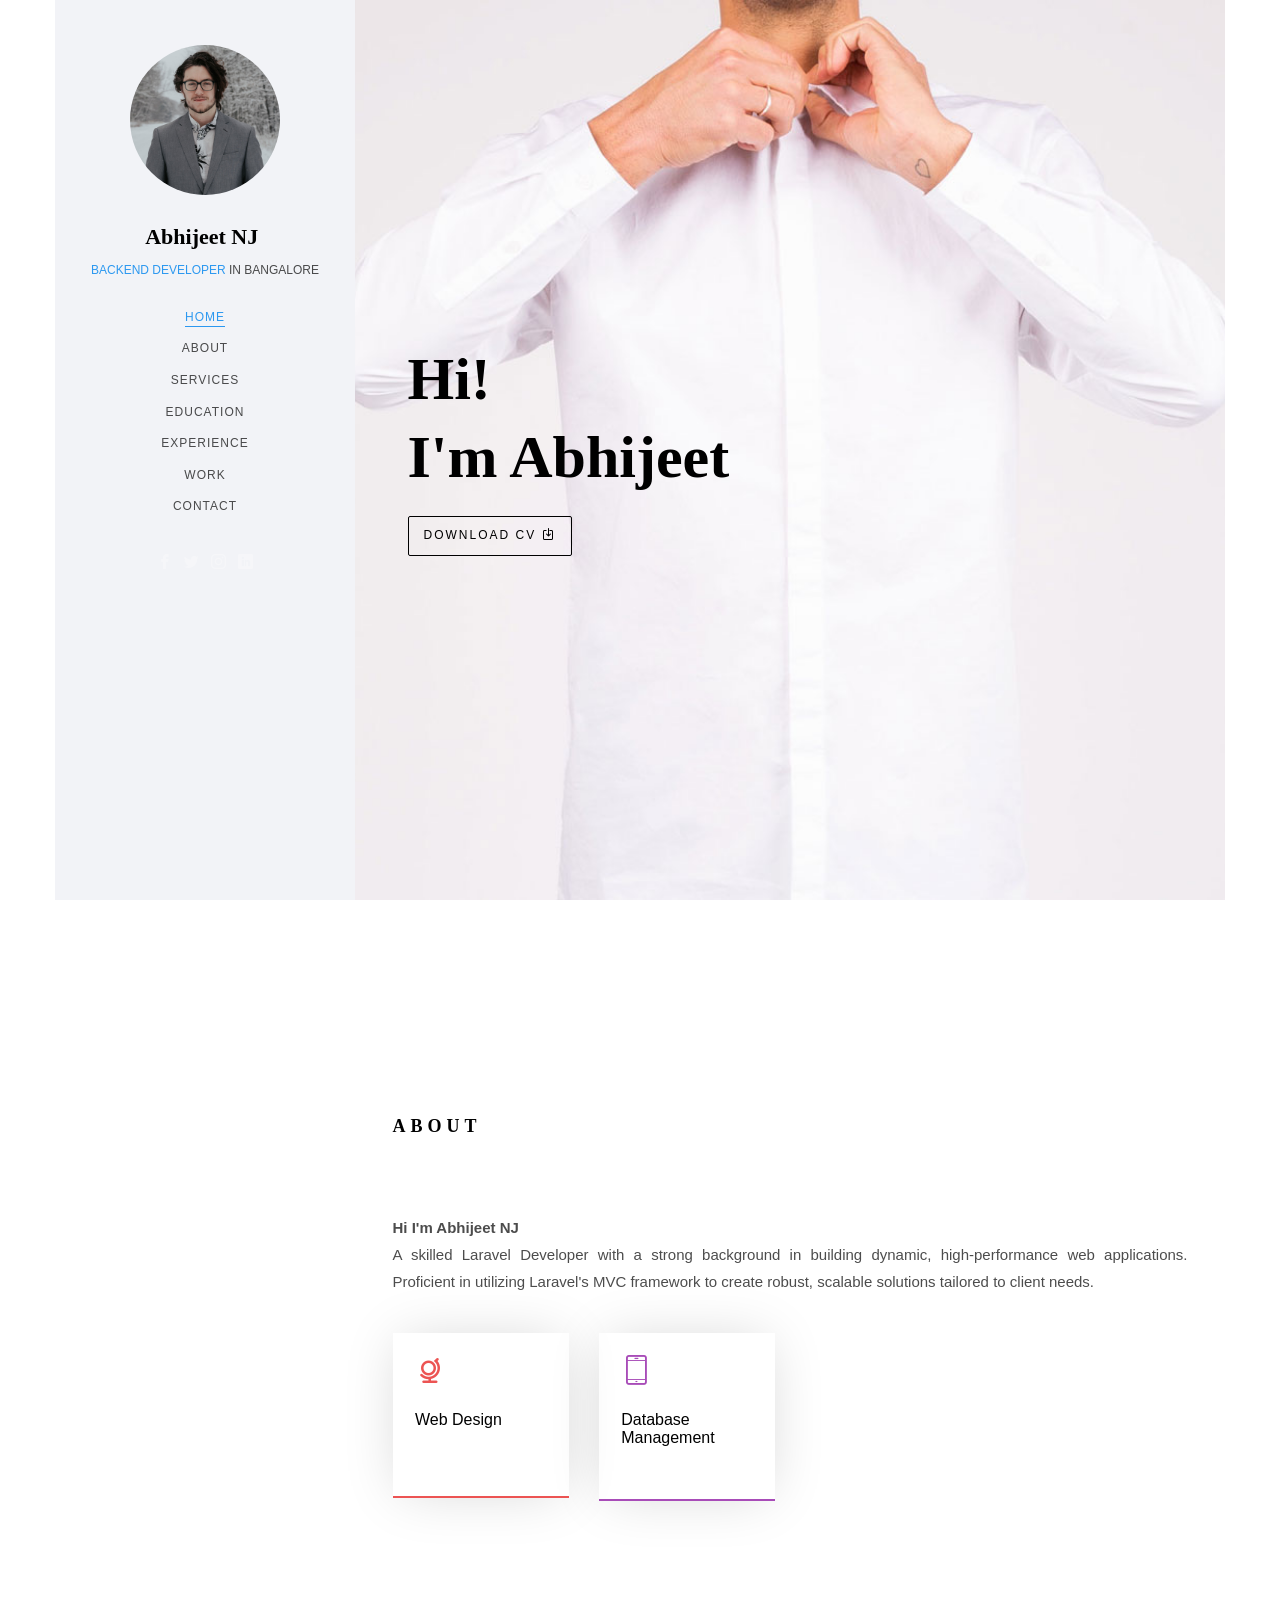
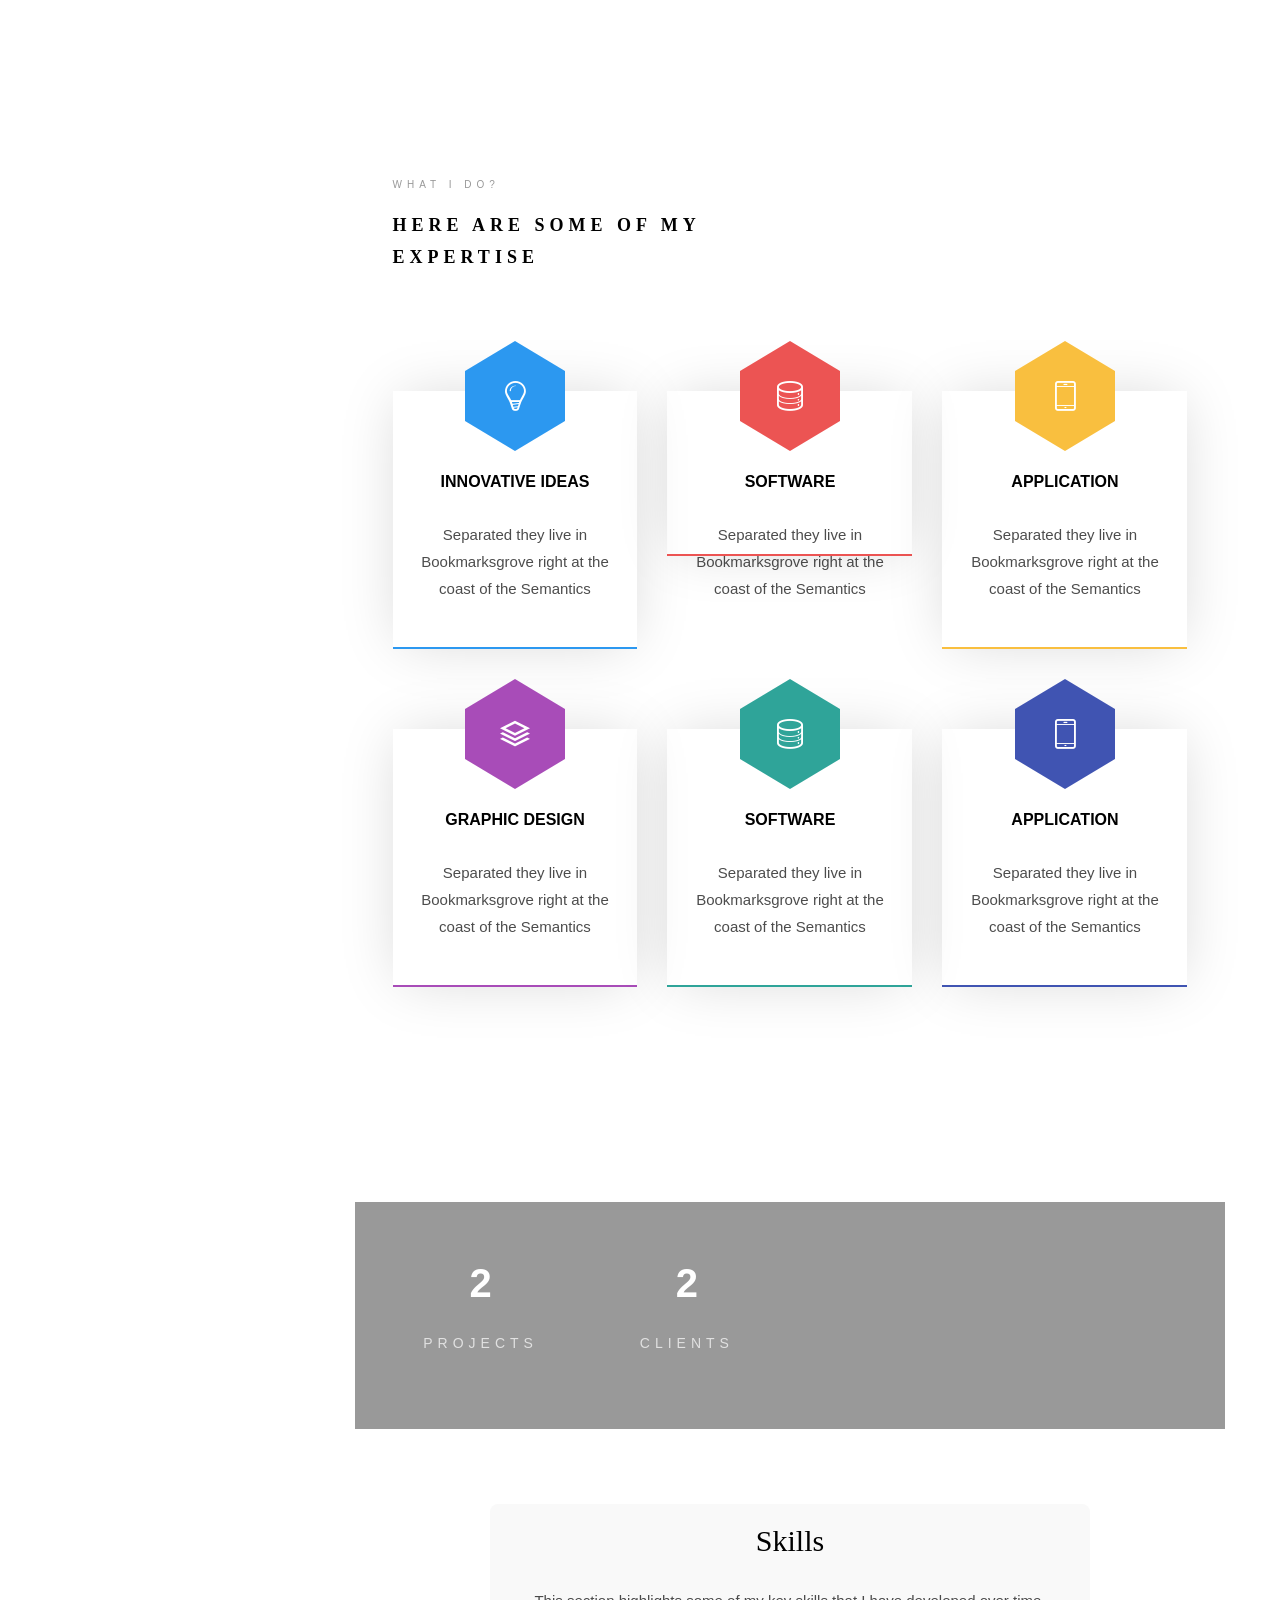
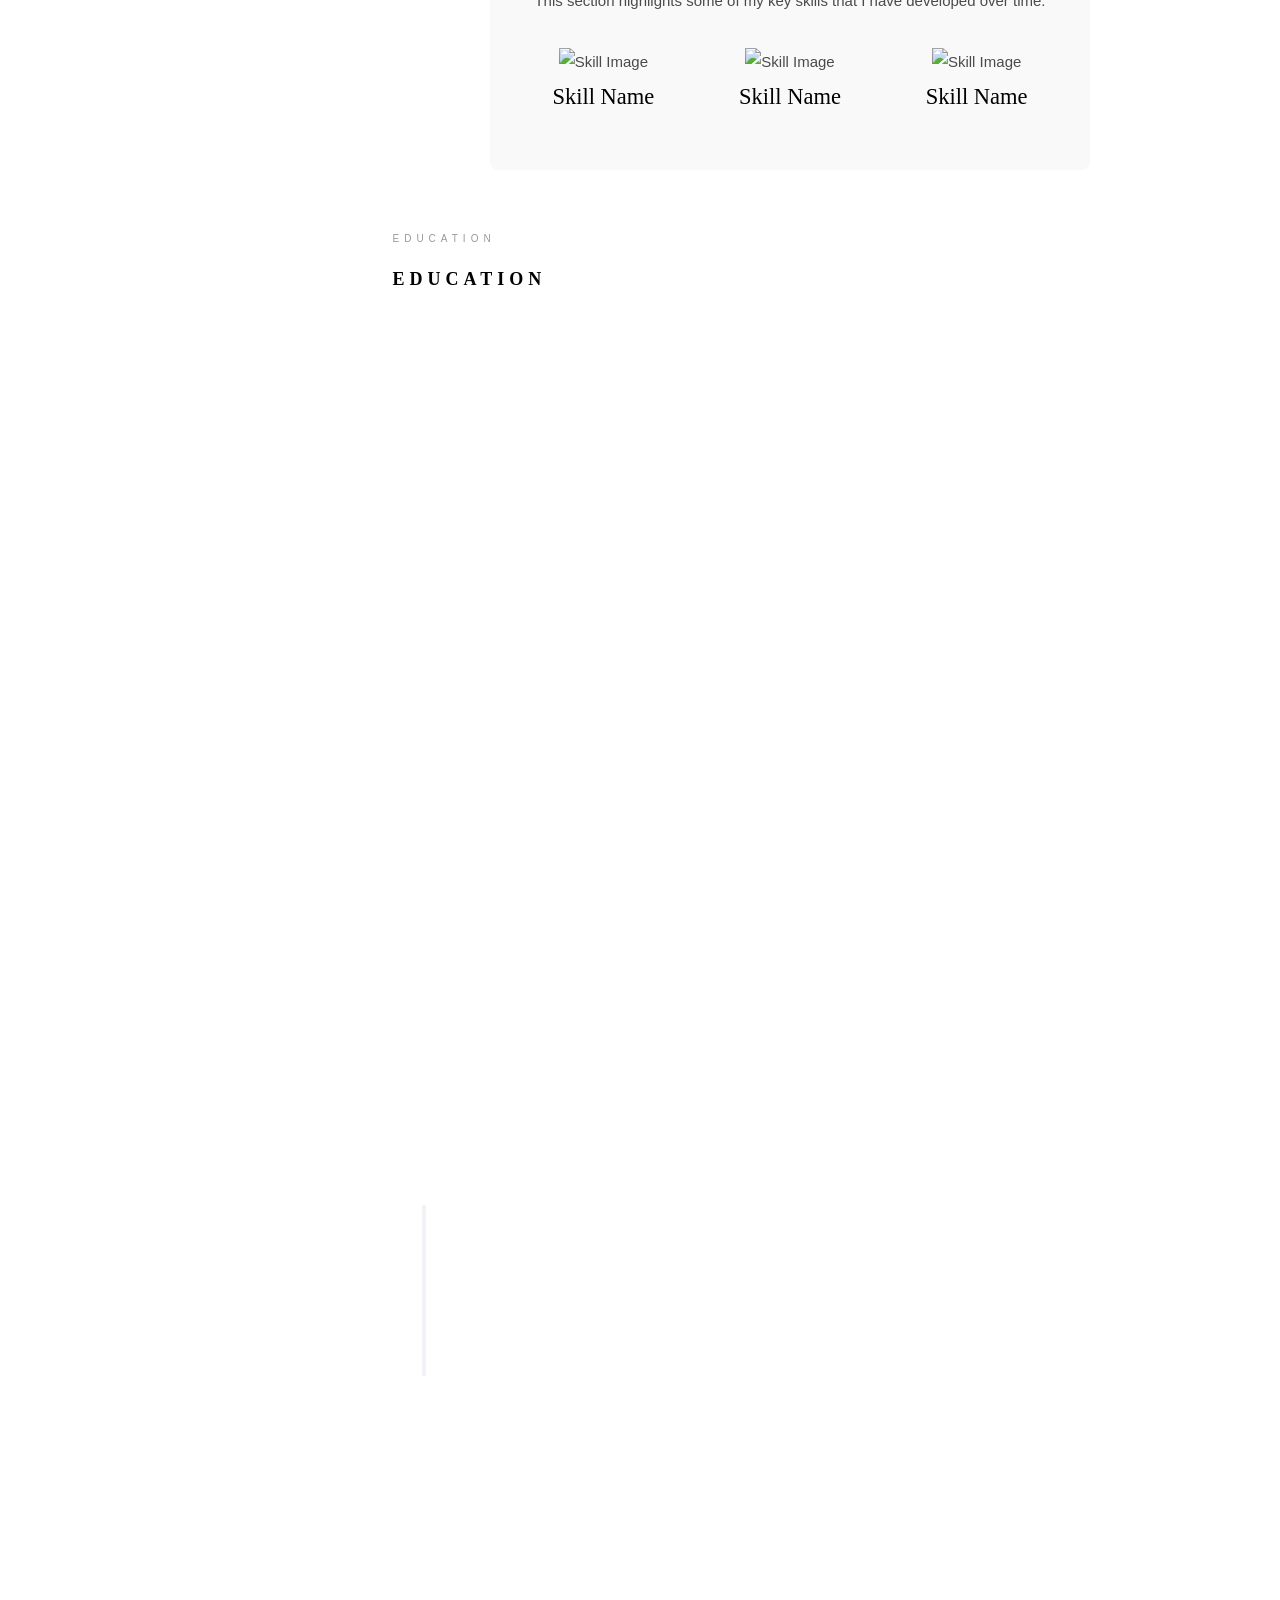
==== commit 30357df5: "Latesg" ====
--- a/index.html
+++ b/index.html
@@ -576,7 +576,7 @@
 										<i class="icon-globe-outline"></i>
 									</div>
 									<div class="colorlib-text">
-										<p><a href="abhijaya8@gmail.com">abhijaya8@gmail.com</a></p>
+										<p><a href="mailto:abhijaya8@gmail.com">abhijaya8@gmail.com</a></p>
 									</div>
 								</div>
 
--- a/css/style.css
+++ b/css/style.css
@@ -0,0 +1,2012 @@
+@font-face {
+  font-family: 'icomoon';
+  src: url("../fonts/icomoon/icomoon.eot?srf3rx");
+  src: url("../fonts/icomoon/icomoon.eot?srf3rx#iefix") format("embedded-opentype"), url("../fonts/icomoon/icomoon.ttf?srf3rx") format("truetype"), url("../fonts/icomoon/icomoon.woff?srf3rx") format("woff"), url("../fonts/icomoon/icomoon.svg?srf3rx#icomoon") format("svg");
+  font-weight: normal;
+  font-style: normal;
+}
+
+/* =======================================================
+*
+* 	Template Style 
+*	Edit this section
+*
+* ======================================================= */
+body {
+  font-family: "Quicksand", Arial, sans-serif;
+  font-weight: 400;
+  font-size: 15px;
+  line-height: 1.8;
+  color: rgba(0, 0, 0, 0.7);
+}
+
+@media screen and (max-width: 992px) {
+  body {
+    font-size: 16px;
+  }
+}
+
+a {
+  color: #2c98f0;
+  -webkit-transition: 0.5s;
+  -o-transition: 0.5s;
+  transition: 0.5s;
+}
+
+a:hover,
+a:active,
+a:focus {
+  color: #2c98f0;
+  outline: none;
+  text-decoration: none !important;
+}
+
+p {
+  margin-bottom: 1.5em;
+}
+
+h1,
+h2,
+h3,
+h4,
+h5,
+h6 {
+  color: #000;
+  font-family: "Playfair Display", Georgia, serif;
+  font-weight: 400;
+  margin: 0 0 30px 0;
+}
+
+figure {
+  margin-bottom: 2.5em;
+  float: left;
+  width: 100%;
+}
+
+figure figcaption {
+  font-size: 16px;
+  width: 80%;
+  margin: 20px auto 0px auto;
+  color: #b3b3b3;
+  font-style: italic;
+  font-family: "Quicksand", Arial, sans-serif;
+}
+
+@media screen and (max-width: 480px) {
+  figure figcaption {
+    width: 100%;
+  }
+}
+
+::-webkit-selection {
+  color: #fff;
+  background: #2c98f0;
+}
+
+::-moz-selection {
+  color: #fff;
+  background: #2c98f0;
+}
+
+::selection {
+  color: #fff;
+  background: #2c98f0;
+}
+
+#colorlib-page {
+  width: 100%;
+  overflow: hidden;
+  position: relative;
+}
+
+#colorlib-aside {
+  padding-top: 3em;
+  padding-bottom: 40px;
+  float: left;
+  width: 300px;
+  position: fixed;
+  overflow-y: scroll;
+  z-index: 1001;
+  background: #f2f3f7;
+  -webkit-transition: 0.5s;
+  -o-transition: 0.5s;
+  transition: 0.5s;
+}
+
+@media screen and (max-width: 768px) {
+  #colorlib-aside {
+    width: 300px;
+    -moz-transform: translateX(-300px);
+    -webkit-transform: translateX(-300px);
+    -ms-transform: translateX(-300px);
+    -o-transform: translateX(-300px);
+    transform: translateX(-300px);
+    padding-top: 4em;
+  }
+}
+
+#colorlib-aside .author-img {
+  width: 150px;
+  height: 150px;
+  margin: 0 auto;
+  margin-bottom: 30px;
+  -webkit-border-radius: 50%;
+  -moz-border-radius: 50%;
+  -ms-border-radius: 50%;
+  border-radius: 50%;
+}
+
+#colorlib-aside .position {
+  display: block;
+  margin-bottom: 2em;
+  font-size: 12px;
+  text-transform: uppercase;
+}
+
+#colorlib-aside #colorlib-logo {
+  text-align: right;
+  font-weight: 700;
+  font-size: 22px;
+  margin-bottom: .5em;
+  display: block;
+  width: 100%;
+}
+
+#colorlib-aside #colorlib-logo a {
+  display: block;
+  text-align: center;
+  color: #000;
+  padding-right: .3em;
+}
+
+#colorlib-aside #colorlib-main-menu {
+  display: block;
+  width: 100%;
+}
+
+#colorlib-aside #colorlib-main-menu .collapse {
+  display: block !important;
+}
+
+#colorlib-aside #colorlib-main-menu ul {
+  text-align: center;
+  margin: 0;
+  padding: 0;
+}
+
+@media screen and (max-width: 768px) {
+  #colorlib-aside #colorlib-main-menu ul {
+    margin: 0 0 2em 0;
+  }
+}
+
+#colorlib-aside #colorlib-main-menu ul li {
+  margin: 0 0 10px 0;
+  padding: 0;
+  list-style: none;
+  font-size: 12px;
+  font-weight: 500;
+  text-transform: uppercase;
+  letter-spacing: 1px;
+}
+
+#colorlib-aside #colorlib-main-menu ul li a {
+  color: rgba(0, 0, 0, 0.7);
+  text-decoration: none;
+  position: relative;
+  padding: 10px 0;
+  font-family: "Quicksand", Arial, sans-serif;
+  -webkit-transition: 0.3s;
+  -o-transition: 0.3s;
+  transition: 0.3s;
+}
+
+#colorlib-aside #colorlib-main-menu ul li a:after {
+  content: "";
+  position: absolute;
+  height: 1px;
+  bottom: 7px;
+  left: 0;
+  right: 0;
+  background-color: #2c98f0;
+  visibility: hidden;
+  -webkit-transform: scaleX(0);
+  -moz-transform: scaleX(0);
+  -ms-transform: scaleX(0);
+  -o-transform: scaleX(0);
+  transform: scaleX(0);
+  -webkit-transition: all 0.3s cubic-bezier(0.175, 0.885, 0.32, 1.275);
+  -moz-transition: all 0.3s cubic-bezier(0.175, 0.885, 0.32, 1.275);
+  -ms-transition: all 0.3s cubic-bezier(0.175, 0.885, 0.32, 1.275);
+  -o-transition: all 0.3s cubic-bezier(0.175, 0.885, 0.32, 1.275);
+  transition: all 0.3s cubic-bezier(0.175, 0.885, 0.32, 1.275);
+}
+
+#colorlib-aside #colorlib-main-menu ul li a:hover {
+  text-decoration: none;
+  color: black;
+}
+
+#colorlib-aside #colorlib-main-menu ul li a:hover:after {
+  visibility: visible;
+  -webkit-transform: scaleX(1);
+  -moz-transform: scaleX(1);
+  -ms-transform: scaleX(1);
+  -o-transform: scaleX(1);
+  transform: scaleX(1);
+}
+
+#colorlib-aside #colorlib-main-menu ul li.active a {
+  color: #2c98f0;
+}
+
+#colorlib-aside #colorlib-main-menu ul li.active a:after {
+  visibility: visible;
+  -webkit-transform: scaleX(1);
+  -moz-transform: scaleX(1);
+  -ms-transform: scaleX(1);
+  -o-transform: scaleX(1);
+  transform: scaleX(1);
+}
+
+#colorlib-aside .colorlib-footer {
+  font-size: 15px;
+  text-align: center;
+  font-weight: 400;
+  color: rgba(0, 0, 0, 0.5);
+  padding: 0 20px;
+  width: 100%;
+}
+
+@media screen and (max-width: 768px) {
+  #colorlib-aside .colorlib-footer {
+    position: relative;
+    bottom: 0;
+  }
+}
+
+#colorlib-aside .colorlib-footer span {
+  display: block;
+}
+
+#colorlib-aside .colorlib-footer ul {
+  padding: 0;
+  margin: 0;
+}
+
+#colorlib-aside .colorlib-footer ul li {
+  padding: 0;
+  margin: 0;
+  display: inline;
+  list-style: none;
+}
+
+#colorlib-aside .colorlib-footer ul li a {
+  color: rgba(255, 255, 255, 0.3);
+  padding: 4px;
+}
+
+#colorlib-aside .colorlib-footer ul li a:hover,
+#colorlib-aside .colorlib-footer ul li a:active,
+#colorlib-aside .colorlib-footer ul li a:focus {
+  text-decoration: none;
+  outline: none;
+  color: #2c98f0;
+}
+
+.container-wrap {
+  max-width: 1170px;
+  margin: 0 auto;
+}
+
+#colorlib-main {
+  width: calc(100% - 300px);
+  float: right;
+  -webkit-transition: 0.5s;
+  -o-transition: 0.5s;
+  transition: 0.5s;
+}
+
+@media screen and (max-width: 768px) {
+  #colorlib-main {
+    width: 100%;
+    padding: 0 1em;
+  }
+}
+
+#colorlib-hero {
+  min-height: 500px;
+  background: #fff url(../images/loader.gif) no-repeat center center;
+  width: 100%;
+  float: left;
+  margin-bottom: 10em;
+  clear: both;
+}
+
+#colorlib-hero .flexslider {
+  border: none;
+  z-index: 1;
+  margin-bottom: 0;
+}
+
+#colorlib-hero .flexslider .slides {
+  position: relative;
+  overflow: visible;
+}
+
+#colorlib-hero .flexslider .slides li {
+  background-repeat: no-repeat;
+  background-size: cover;
+  background-position: bottom center;
+  min-height: 400px;
+  position: relative;
+}
+
+#colorlib-hero .flexslider .flex-control-nav {
+  bottom: 20px;
+  z-index: 1000;
+  left: 20px;
+  float: left;
+  width: auto;
+}
+
+@media screen and (max-width: 768px) {
+  #colorlib-hero .flexslider .flex-control-nav {
+    right: 20px;
+    top: 100px;
+  }
+}
+
+#colorlib-hero .flexslider .flex-control-nav li {
+  display: block;
+  margin-bottom: 10px;
+}
+
+#colorlib-hero .flexslider .flex-control-nav li a {
+  background: rgba(0, 0, 0, 0.5);
+  -webkit-box-shadow: none;
+  box-shadow: none;
+  width: 12px;
+  height: 12px;
+  cursor: pointer;
+}
+
+#colorlib-hero .flexslider .flex-control-nav li a.flex-active {
+  cursor: pointer;
+  background: transparent;
+  border: 2px solid #2c98f0;
+}
+
+#colorlib-hero .flexslider .flex-direction-nav {
+  display: none;
+}
+
+#colorlib-hero .flexslider .slider-text {
+  display: table;
+  opacity: 0;
+  min-height: 500px;
+  z-index: 9;
+}
+
+#colorlib-hero .flexslider .slider-text>.slider-text-inner {
+  display: table-cell;
+  vertical-align: middle;
+  min-height: 700px;
+  padding: 2.5em;
+  position: relative;
+}
+
+@media screen and (max-width: 768px) {
+  #colorlib-hero .flexslider .slider-text>.slider-text-inner {
+    text-align: center;
+  }
+}
+
+#colorlib-hero .flexslider .slider-text>.slider-text-inner h1,
+#colorlib-hero .flexslider .slider-text>.slider-text-inner h2 {
+  margin: 0;
+  padding: 0;
+  color: black;
+  font-family: "Playfair Display", Georgia, serif;
+}
+
+#colorlib-hero .flexslider .slider-text>.slider-text-inner h1 {
+  margin-bottom: 20px;
+  font-size: 60px;
+  line-height: 1.3;
+  font-weight: 700;
+}
+
+@media screen and (max-width: 768px) {
+  #colorlib-hero .flexslider .slider-text>.slider-text-inner h1 {
+    font-size: 28px;
+  }
+}
+
+#colorlib-hero .flexslider .slider-text>.slider-text-inner h2 {
+  font-size: 18px;
+  line-height: 1.5;
+  margin-bottom: 30px;
+  font-weight: 300;
+  font-family: "Quicksand", Arial, sans-serif;
+}
+
+#colorlib-hero .flexslider .slider-text>.slider-text-inner h2 a {
+  color: rgba(44, 152, 240, 0.8);
+  border-bottom: 1px solid rgba(44, 152, 240, 0.7);
+}
+
+#colorlib-hero .flexslider .slider-text>.slider-text-inner .heading-section {
+  font-size: 50px;
+}
+
+@media screen and (max-width: 768px) {
+  #colorlib-hero .flexslider .slider-text>.slider-text-inner .heading-section {
+    font-size: 30px;
+  }
+}
+
+#colorlib-hero .flexslider .slider-text>.slider-text-inner s .colorlib-lead {
+  font-size: 20px;
+  color: #fff;
+}
+
+#colorlib-hero .flexslider .slider-text>.slider-text-inner p {
+  margin-bottom: 0;
+}
+
+#colorlib-hero .flexslider .slider-text>.slider-text-inner .btn {
+  font-size: 12px;
+  text-transform: uppercase;
+  letter-spacing: 2px;
+  color: #000;
+  padding: 10px 15px !important;
+  border: none;
+  font-weight: 400;
+}
+
+#colorlib-hero .flexslider .slider-text>.slider-text-inner .btn.btn-learn {
+  color: #000;
+  border: 1px solid #000;
+  background: transparent !important;
+}
+
+#colorlib-hero .flexslider .slider-text>.slider-text-inner .btn.btn-learn:hover {
+  background: transparent !important;
+  border: 1px solid #000 !important;
+}
+
+@media screen and (max-width: 768px) {
+  #colorlib-hero .flexslider .slider-text>.slider-text-inner .btn {
+    width: 100%;
+  }
+}
+
+body.offcanvas {
+  overflow-x: hidden;
+}
+
+body.offcanvas #colorlib-aside {
+  -moz-transform: translateX(0);
+  -webkit-transform: translateX(0);
+  -ms-transform: translateX(0);
+  -o-transform: translateX(0);
+  transform: translateX(0);
+  width: 300px;
+  background: #f2f3f7;
+  z-index: 999;
+  position: fixed;
+}
+
+body.offcanvas #colorlib-main,
+body.offcanvas .colorlib-nav-toggle {
+  top: 0;
+  -moz-transform: translateX(300px);
+  -webkit-transform: translateX(300px);
+  -ms-transform: translateX(300px);
+  -o-transform: translateX(300px);
+  transform: translateX(300px);
+}
+
+.colorlib-narrow-content {
+  padding: 0 2.5em;
+}
+
+@media screen and (max-width: 768px) {
+  .colorlib-narrow-content {
+    padding: 0;
+  }
+}
+
+.no-gutters {
+  margin: 0;
+  padding: 0;
+}
+
+.colorlib-experience,
+.colorlib-skills,
+.colorlib-education,
+.colorlib-blog,
+.colorlib-work,
+.colorlib-about,
+.colorlib-services,
+.colorlib-contact {
+  padding-top: 4em;
+  padding-bottom: 9em;
+  clear: both;
+  width: 100%;
+  display: block;
+}
+
+@media screen and (max-width: 768px) {
+
+  .colorlib-experience,
+  .colorlib-skills,
+  .colorlib-education,
+  .colorlib-blog,
+  .colorlib-work,
+  .colorlib-about,
+  .colorlib-services,
+  .colorlib-contact {
+    padding-top: 5em;
+    padding-bottom: 8em;
+  }
+}
+
+.author-img {
+  background-size: cover;
+  background-position: center center;
+  background-repeat: no-repeat;
+  position: relative;
+}
+
+.colorlib-heading {
+  font-size: 18px;
+  margin-bottom: 4em;
+  font-weight: 700;
+  text-transform: uppercase;
+  letter-spacing: 5px;
+  line-height: 1.8;
+  position: relative;
+}
+
+.colorlib-heading span {
+  display: block;
+}
+
+@media screen and (max-width: 768px) {
+  .colorlib-heading {
+    margin-bottom: 3em;
+  }
+}
+
+.heading-meta {
+  margin-bottom: 15px;
+  display: block;
+  font-size: 10px;
+  text-transform: uppercase;
+  color: #999999;
+  font-weight: 500;
+  letter-spacing: 5px;
+}
+
+.about-img {
+  width: 100%;
+  height: 600px;
+  margin-bottom: 30px;
+}
+
+.about-desc h3 {
+  font-size: 18px;
+  text-transform: uppercase;
+  letter-spacing: 5px;
+  font-weight: 500;
+}
+
+.hire {
+  padding: 2em;
+  background: #f9bf3f;
+}
+
+.hire h2 {
+  line-height: 1.5;
+}
+
+.hire .btn-hire {
+  color: #000;
+  text-transform: uppercase;
+  letter-spacing: 1px;
+  bordeR: 1px solid #000;
+  padding: 2px 10px;
+}
+
+.fancy-collapse-panel .panel-default>.panel-heading {
+  padding: 0;
+}
+
+.panel-heading a {
+  padding: 20px 25px;
+  display: block;
+  width: 100%;
+  font-weight: 500;
+  font-size: 14px;
+  letter-spacing: 1px;
+  text-transform: uppercase;
+  font-family: "Quicksand", Arial, sans-serif;
+  background-color: #2c98f0;
+  color: #fff;
+  position: relative;
+  -webkit-box-shadow: none !important;
+  -moz-box-shadow: none !important;
+  -ms-box-shadow: none !important;
+  -o-box-shadow: none !important;
+  box-shadow: none !important;
+}
+
+.panel {
+  -webkit-box-shadow: none !important;
+  -moz-box-shadow: none !important;
+  -ms-box-shadow: none !important;
+  -o-box-shadow: none !important;
+  box-shadow: none !important;
+  border: none;
+}
+
+.panel-heading a:after {
+  font-family: "icomoon";
+  content: "\e115";
+  position: absolute;
+  right: 20px;
+  font-size: 14px;
+  font-weight: 400;
+  top: 50%;
+  line-height: 1;
+  margin-top: -7px;
+}
+
+.panel-heading a.collapsed:after {
+  content: "\e114";
+}
+
+.panel-heading a.collapsed {
+  background: #f2f3f7;
+  border: 1px solid #e6e6e6 !important;
+  color: #333333;
+}
+
+.panel-body {
+  padding: 1.5em;
+  margin-top: 5px;
+  border: 1px solid #e6e6e6 !important;
+}
+
+.timeline-centered {
+  position: relative;
+  margin-bottom: 30px;
+}
+
+.timeline-centered:before,
+.timeline-centered:after {
+  content: " ";
+  display: table;
+}
+
+.timeline-centered:after {
+  clear: both;
+}
+
+.timeline-centered:before,
+.timeline-centered:after {
+  content: " ";
+  display: table;
+}
+
+.timeline-centered:after {
+  clear: both;
+}
+
+.timeline-centered:before {
+  content: '';
+  position: absolute;
+  display: block;
+  width: 4px;
+  background: #f2f3f7;
+  top: 20px;
+  bottom: 20px;
+  margin-left: 29px;
+}
+
+.timeline-centered .timeline-entry {
+  position: relative;
+  margin-top: 5px;
+  margin-left: 30px;
+  margin-bottom: 10px;
+  clear: both;
+}
+
+.timeline-centered .timeline-entry .timeline-entry-inner {
+  position: relative;
+  margin-left: -20px;
+}
+
+.timeline-centered .timeline-entry .timeline-entry-inner .timeline-icon {
+  display: block;
+  width: 40px;
+  height: 40px;
+  background: #2c98f0;
+  -webkit-border-radius: 50%;
+  -moz-border-radius: 50%;
+  -ms-border-radius: 50%;
+  border-radius: 50%;
+  text-align: center;
+  -moz-box-shadow: 0 0 0 5px #f2f3f7;
+  -webkit-box-shadow: 0 0 0 5px #f2f3f7;
+  box-shadow: 0 0 0 5px #f2f3f7;
+  line-height: 40px;
+  float: left;
+}
+
+.timeline-centered .timeline-entry .timeline-entry-inner .timeline-icon i {
+  color: #fff;
+}
+
+.timeline-centered .timeline-entry .timeline-entry-inner .timeline-icon.color-2 {
+  background: #ec5453;
+}
+
+.timeline-centered .timeline-entry .timeline-entry-inner .timeline-icon.color-3 {
+  background: #f9bf3f;
+}
+
+.timeline-centered .timeline-entry .timeline-entry-inner .timeline-icon.color-4 {
+  background: #a84cb8;
+}
+
+.timeline-centered .timeline-entry .timeline-entry-inner .timeline-icon.color-5 {
+  background: #2fa499;
+}
+
+.timeline-centered .timeline-entry .timeline-entry-inner .timeline-icon.color-none {
+  background: #fff;
+  width: 20px;
+  height: 20px;
+  margin-left: 10px;
+}
+
+.timeline-centered .timeline-entry .timeline-entry-inner .timeline-label {
+  position: relative;
+  background: #f2f3f7;
+  padding: 1.5em;
+  margin-left: 60px;
+  -webkit-background-clip: padding-box;
+  -moz-background-clip: padding;
+  background-clip: padding-box;
+}
+
+.timeline-centered .timeline-entry .timeline-entry-inner .timeline-label:after {
+  content: '';
+  display: block;
+  position: absolute;
+  width: 0;
+  height: 0;
+  border-style: solid;
+  border-width: 9px 9px 9px 0;
+  border-color: transparent #f2f3f7 transparent transparent;
+  left: 0;
+  top: 10px;
+  margin-left: -9px;
+}
+
+.timeline-centered .timeline-entry .timeline-entry-inner .timeline-label p+p {
+  margin-top: 15px;
+}
+
+.timeline-centered .timeline-entry .timeline-entry-inner .timeline-label h2 {
+  font-size: 20px;
+  font-family: "Quicksand", Arial, sans-serif;
+  font-weight: 500;
+}
+
+.timeline-centered .timeline-entry .timeline-entry-inner .timeline-label h2 a {
+  color: #000;
+}
+
+.timeline-centered .timeline-entry .timeline-entry-inner .timeline-label h2 span {
+  -webkit-opacity: .4;
+  -moz-opacity: .4;
+  opacity: .4;
+  -ms-filter: alpha(opacity=40);
+  filter: alpha(opacity=40);
+  font-size: 16px;
+}
+
+.services {
+  margin-bottom: 30px;
+  padding: 1.5em;
+  -webkit-box-shadow: 0px 0px 56px -8px rgba(0, 0, 0, 0.17);
+  -moz-box-shadow: 0px 0px 56px -8px rgba(0, 0, 0, 0.17);
+  -ms-box-shadow: 0px 0px 56px -8px rgba(0, 0, 0, 0.17);
+  -o-box-shadow: 0px 0px 56px -8px rgba(0, 0, 0, 0.17);
+  box-shadow: 0px 0px 56px -8px rgba(0, 0, 0, 0.17);
+  border-bottom: 2px solid #2c98f0;
+}
+
+.services .icon2 {
+  display: block;
+  margin-bottom: 20px;
+}
+
+.services .icon2 i {
+  font-size: 30px;
+  color: #2c98f0;
+}
+
+.services h3 {
+  font-family: "Quicksand", Arial, sans-serif;
+  font-size: 16px;
+  font-weight: 500;
+}
+
+.services.color-2 {
+  border-bottom: 2px solid #ec5453;
+  height: 165px;
+}
+
+.services.color-2 .icon2 i {
+  color: #ec5453;
+}
+
+.services.color-3 {
+  border-bottom: 2px solid #f9bf3f;
+}
+
+.services.color-3 .icon2 i {
+  color: #f9bf3f;
+}
+
+.services.color-4 {
+  border-bottom: 2px solid #a84cb8;
+}
+
+.services.color-4 .icon2 i {
+  color: #a84cb8;
+}
+
+.services.color-5 {
+  border-bottom: 2px solid #2fa499;
+}
+
+.services.color-6 {
+  border-bottom: 2px solid #4054b2;
+}
+
+.services {
+  margin-bottom: 80px;
+  position: relative;
+  z-index: 0;
+}
+
+@media screen and (max-width: 768px) {
+  .services {
+    margin-bottom: 4em;
+  }
+}
+
+.services .icon {
+  position: absolute;
+  top: -20px;
+  left: 0;
+  right: 0;
+  width: 100px;
+  height: 50px;
+  display: table;
+  margin: 0 auto;
+  background: #2c98f0;
+}
+
+.services .icon:before,
+.services .icon:after {
+  position: absolute;
+  left: 0;
+  right: 0;
+  content: '';
+}
+
+.services .icon:before {
+  top: -30px;
+  width: 0;
+  height: 0;
+  border-style: solid;
+  border-width: 0 50px 30px 50px;
+  border-color: transparent transparent #2c98f0 transparent;
+}
+
+.services .icon:after {
+  bottom: -30px;
+  width: 0;
+  height: 0;
+  border-style: solid;
+  border-width: 30px 50px 0 50px;
+  border-color: #2c98f0 transparent transparent transparent;
+}
+
+.services .icon i {
+  font-size: 30px;
+  color: #fff;
+  z-index: 1;
+  display: table-cell;
+  vertical-align: middle;
+}
+
+.services .desc {
+  margin-top: 60px;
+}
+
+.services .desc h3 {
+  font-size: 16px;
+  font-weight: 700;
+  text-transform: uppercase;
+}
+
+.services.color-2 .icon {
+  background: #ec5453;
+}
+
+.services.color-2 .icon:before {
+  border-color: transparent transparent #ec5453 transparent;
+}
+
+.services.color-2 .icon:after {
+  border-color: #ec5453 transparent transparent transparent;
+}
+
+.services.color-3 .icon {
+  background: #f9bf3f;
+}
+
+.services.color-3 .icon:before {
+  border-color: transparent transparent #f9bf3f transparent;
+}
+
+.services.color-3 .icon:after {
+  border-color: #f9bf3f transparent transparent transparent;
+}
+
+.services.color-4 .icon {
+  background: #a84cb8;
+}
+
+.services.color-4 .icon:before {
+  border-color: transparent transparent #a84cb8 transparent;
+}
+
+.services.color-4 .icon:after {
+  border-color: #a84cb8 transparent transparent transparent;
+}
+
+.services.color-5 .icon {
+  background: #2fa499;
+}
+
+.services.color-5 .icon:before {
+  border-color: transparent transparent #2fa499 transparent;
+}
+
+.services.color-5 .icon:after {
+  border-color: #2fa499 transparent transparent transparent;
+}
+
+.services.color-6 .icon {
+  background: #4054b2;
+}
+
+.services.color-6 .icon:before {
+  border-color: transparent transparent #4054b2 transparent;
+}
+
+.services.color-6 .icon:after {
+  border-color: #4054b2 transparent transparent transparent;
+}
+
+.progress-wrap h3 {
+  font-size: 16px;
+  font-family: "Quicksand", Arial, sans-serif;
+  margin-bottom: 10px;
+}
+
+.progress {
+  height: 6px;
+  -webkit-box-shadow: none;
+  box-shadow: none;
+  background: #f2f3f7;
+  overflow: visible;
+}
+
+.progress-bar {
+  background: #2c98f0;
+  -webkit-box-shadow: none;
+  box-shadow: none;
+  font-size: 12px;
+  line-height: 1.2;
+  color: #000;
+  font-weight: 600;
+  text-align: right;
+  position: relative;
+  overflow: visible;
+  -webkit-border-radius: 8px;
+  -moz-border-radius: 8px;
+  -ms-border-radius: 8px;
+  border-radius: 8px;
+}
+
+.progress-bar:after {
+  position: absolute;
+  top: -2px;
+  right: 0;
+  width: 10px;
+  height: 10px;
+  content: '';
+  background: #2c98f0;
+  -webkit-border-radius: 50%;
+  -moz-border-radius: 50%;
+  -ms-border-radius: 50%;
+  border-radius: 50%;
+}
+
+.progress-bar span {
+  position: absolute;
+  top: -22px;
+  right: 0;
+}
+
+.progress-bar.color-1 {
+  background: #2c98f0;
+}
+
+.progress-bar.color-1:after {
+  background: #2c98f0;
+}
+
+.progress-bar.color-1 span {
+  color: #2c98f0;
+}
+
+.progress-bar.color-2 {
+  background: #ec5453;
+}
+
+.progress-bar.color-2:after {
+  background: #ec5453;
+}
+
+.progress-bar.color-2 span {
+  color: #ec5453;
+}
+
+.progress-bar.color-3 {
+  background: #f9bf3f;
+}
+
+.progress-bar.color-3:after {
+  background: #f9bf3f;
+}
+
+.progress-bar.color-3 span {
+  color: #f9bf3f;
+}
+
+.progress-bar.color-4 {
+  background: #a84cb8;
+}
+
+.progress-bar.color-4:after {
+  background: #a84cb8;
+}
+
+.progress-bar.color-4 span {
+  color: #a84cb8;
+}
+
+.progress-bar.color-5 {
+  background: #2fa499;
+}
+
+.progress-bar.color-5:after {
+  background: #2fa499;
+}
+
+.progress-bar.color-5 span {
+  color: #2fa499;
+}
+
+.progress-bar.color-6 {
+  background: #4054b2;
+}
+
+.progress-bar.color-6:after {
+  background: #4054b2;
+}
+
+.progress-bar.color-6 span {
+  color: #4054b2;
+}
+
+.colorlib-feature {
+  text-align: left;
+  width: 100%;
+  float: left;
+  margin-bottom: 40px;
+  position: relative;
+}
+
+.colorlib-feature .colorlib-icon {
+  position: absolute;
+  top: 0;
+  left: 0;
+  width: 100px;
+  height: 100px;
+  display: table;
+  text-align: center;
+  background: #f2f3f7;
+  -webkit-border-radius: 2px;
+  -moz-border-radius: 2px;
+  -ms-border-radius: 2px;
+  border-radius: 2px;
+}
+
+.colorlib-feature .colorlib-icon i {
+  display: table-cell;
+  vertical-align: middle;
+  color: #2c98f0;
+  font-size: 60px;
+  height: 100px;
+}
+
+@media screen and (max-width: 1200px) {
+  .colorlib-feature .colorlib-icon i {
+    font-size: 40px;
+  }
+}
+
+.colorlib-feature .colorlib-text {
+  padding-left: 120px;
+  width: 100%;
+}
+
+.colorlib-feature .colorlib-text h2,
+.colorlib-feature .colorlib-text h3 {
+  margin: 0;
+  padding: 0;
+}
+
+.colorlib-feature .colorlib-text h3 {
+  font-weight: 500;
+  margin-bottom: 20px;
+  color: rgba(0, 0, 0, 0.7);
+  font-size: 14px;
+  letter-spacing: 3px;
+  text-transform: uppercase;
+}
+
+.colorlib-feature.colorlib-feature-sm .colorlib-text {
+  margin-top: 30px;
+}
+
+.colorlib-feature.colorlib-feature-sm .colorlib-icon i {
+  color: #2c98f0;
+  font-size: 40px;
+}
+
+@media screen and (max-width: 1200px) {
+  .colorlib-feature.colorlib-feature-sm .colorlib-icon i {
+    font-size: 28px;
+  }
+}
+
+.blog-entry {
+  width: 100%;
+  float: left;
+  background: #fff;
+  margin-bottom: 3em;
+}
+
+@media screen and (max-width: 768px) {
+  .blog-entry {
+    margin-bottom: 3em;
+  }
+}
+
+.blog-entry .blog-img {
+  width: 100%;
+  float: left;
+  overflow: hidden;
+  position: relative;
+  z-index: 1;
+  margin-bottom: 25px;
+}
+
+.blog-entry .blog-img img {
+  position: relative;
+  max-width: 100%;
+  -webkit-transform: scale(1);
+  -moz-transform: scale(1);
+  -ms-transform: scale(1);
+  -o-transform: scale(1);
+  transform: scale(1);
+  -webkit-transition: 0.3s;
+  -o-transition: 0.3s;
+  transition: 0.3s;
+}
+
+.blog-entry .desc h3 {
+  font-size: 16px;
+  margin-bottom: 25px;
+  line-height: auto;
+  font-weight: 500;
+  text-transform: uppercase;
+  letter-spacing: 1px;
+  font-family: "Quicksand", Arial, sans-serif;
+}
+
+.blog-entry .desc h3 a {
+  color: #000;
+  text-decoration: none;
+}
+
+.blog-entry .desc span {
+  display: block;
+  margin-bottom: 20px;
+  font-size: 12px;
+  color: rgba(0, 0, 0, 0.4) !important;
+  text-transform: uppercase;
+  letter-spacing: 1px;
+  font-weight: 400;
+}
+
+.blog-entry .desc span small i {
+  color: #999999;
+}
+
+.blog-entry .desc .lead {
+  font-size: 12px;
+  text-transform: uppercase;
+  letter-spacing: 2px;
+  color: #000;
+}
+
+.blog-entry:hover .blog-img img {
+  -webkit-transform: scale(1.1);
+  -moz-transform: scale(1.1);
+  -ms-transform: scale(1.1);
+  -o-transform: scale(1.1);
+  transform: scale(1.1);
+}
+
+.work-menu span {
+  margin-left: 10px;
+}
+
+.work-menu span:first-child {
+  margin-left: 0;
+}
+
+.work-menu span a {
+  color: #000;
+}
+
+.work-menu span a.active {
+  color: #2c98f0;
+}
+
+.project {
+  background-size: cover;
+  background-position: center center;
+  background-repeat: no-repeat;
+  position: relative;
+  height: 300px;
+  width: 100%;
+  display: block;
+  margin-bottom: 30px;
+}
+
+.project .desc {
+  position: absolute;
+  top: 0;
+  bottom: 0;
+  left: 0;
+  right: 0;
+  background: #2c98f0;
+  opacity: 0;
+  -webkit-transition: 0.3s;
+  -o-transition: 0.3s;
+  transition: 0.3s;
+}
+
+.project .desc .con {
+  padding: 20px;
+  display: block;
+  position: relative;
+  height: 300px;
+}
+
+.project .desc .con .icon {
+  position: absolute;
+  bottom: 20px;
+  left: 20px;
+  right: 20px;
+}
+
+.project .desc .con .icon span {
+  display: inline;
+  padding-right: 5px;
+}
+
+.project .desc .con .icon span a {
+  color: #333333;
+  padding: 5px;
+  background: rgba(255, 255, 255, 0.5);
+  -webkit-border-radius: 4px;
+  -moz-border-radius: 4px;
+  -ms-border-radius: 4px;
+  border-radius: 4px;
+}
+
+.project .desc .con .icon i {
+  font-size: 16px;
+  color: #333333;
+}
+
+.project .desc h3 {
+  font-family: "Quicksand", Arial, sans-serif;
+  font-size: 16px;
+  font-weight: 500;
+  text-transform: uppercase;
+  letter-spacing: 1px;
+  -webkit-transition: -webkit-transform 0.3s, opacity 0.3s;
+  -webkit-transition: opacity 0.3s, -webkit-transform 0.3s;
+  transition: opacity 0.3s, -webkit-transform 0.3s;
+  -o-transition: transform 0.3s, opacity 0.3s;
+  transition: transform 0.3s, opacity 0.3s;
+  transition: transform 0.3s, opacity 0.3s, -webkit-transform 0.3s;
+  -webkit-transform: translate3d(0, -15px, 0);
+  transform: translate3d(0, -15px, 0);
+  margin-bottom: 15px;
+}
+
+.project .desc h3 a {
+  color: #fff;
+}
+
+.project .desc span {
+  display: block;
+  color: rgba(255, 255, 255, 0.7);
+  font-size: 13px;
+  -webkit-transition: -webkit-transform 0.3s, opacity 0.3s;
+  -webkit-transition: opacity 0.3s, -webkit-transform 0.3s;
+  transition: opacity 0.3s, -webkit-transform 0.3s;
+  -o-transition: transform 0.3s, opacity 0.3s;
+  transition: transform 0.3s, opacity 0.3s;
+  transition: transform 0.3s, opacity 0.3s, -webkit-transform 0.3s;
+  -webkit-transform: translate3d(0, 15px, 0);
+  transform: translate3d(0, 15px, 0);
+}
+
+.project .desc span a {
+  color: #000;
+}
+
+@media screen and (max-width: 768px) {
+  .project .desc {
+    opacity: 1;
+    background: rgba(0, 0, 0, 0.4);
+  }
+
+  .project .desc h3 {
+    font-style: 28px;
+    -webkit-transform: translate3d(0, 0, 0);
+    transform: translate3d(0, 0, 0);
+    color: #000;
+  }
+
+  .project .desc span {
+    -webkit-transform: translate3d(0, 0, 0);
+    transform: translate3d(0, 0, 0);
+  }
+}
+
+.project:hover .desc {
+  opacity: 1;
+}
+
+.project:hover .desc h3 {
+  -webkit-transform: translate3d(0, 0, 0);
+  transform: translate3d(0, 0, 0);
+}
+
+.project:hover .desc span {
+  -webkit-transform: translate3d(0, 0, 0);
+  transform: translate3d(0, 0, 0);
+}
+
+.btn-load-more {
+  width: 100%;
+}
+
+#colorlib-counter {
+  position: relative;
+  clear: both;
+  margin-bottom: 5em;
+}
+
+.colorlib-counters {
+  padding: 3em 0;
+  background-size: cover;
+  background-attachment: fixed;
+  background-position: center center;
+}
+
+.colorlib-counters .overlay {
+  z-index: 0;
+  position: absolute;
+  bottom: 0;
+  top: 0;
+  left: 0;
+  right: 0;
+  background: rgba(0, 0, 0, 0.4);
+}
+
+.colorlib-counters .icon {
+  width: 100px;
+  height: 100px;
+  display: table;
+  margin: 0 auto;
+  margin-bottom: 20px;
+}
+
+.colorlib-counters .icon i {
+  display: table-cell;
+  vertical-align: middle;
+  width: 100px;
+  height: 100px;
+  font-size: 50px;
+  color: #2c98f0;
+  background: #fff;
+  -webkit-border-radius: 50%;
+  -moz-border-radius: 50%;
+  -ms-border-radius: 50%;
+  border-radius: 50%;
+}
+
+.colorlib-counters .counter-wrap {
+  border: 1px solid red !important;
+}
+
+.colorlib-counters .colorlib-counter {
+  font-size: 40px;
+  display: block;
+  color: white;
+  font-family: "Quicksand", Arial, sans-serif;
+  width: 100%;
+  font-weight: 700;
+  margin-bottom: .3em;
+}
+
+.colorlib-counters .colorlib-counter-label {
+  color: rgba(255, 255, 255, 0.7);
+  text-transform: uppercase;
+  font-size: 14px;
+  letter-spacing: 5px;
+  margin-bottom: 2em;
+  display: block;
+}
+
+.colorlib-social {
+  padding: 0;
+  margin: 0;
+  text-align: center;
+}
+
+.colorlib-social li {
+  padding: 0;
+  margin: 0;
+  list-style: none;
+  display: -moz-inline-stack;
+  display: inline-block;
+  zoom: 1;
+  *display: inline;
+}
+
+.colorlib-social li a {
+  font-size: 22px;
+  color: #000;
+  padding: 10px;
+  display: -moz-inline-stack;
+  display: inline-block;
+  zoom: 1;
+  *display: inline;
+  -webkit-border-radius: 7px;
+  -moz-border-radius: 7px;
+  -ms-border-radius: 7px;
+  border-radius: 7px;
+}
+
+@media screen and (max-width: 768px) {
+  .colorlib-social li a {
+    padding: 10px 8px;
+  }
+}
+
+.colorlib-social li a:hover {
+  color: #2c98f0;
+}
+
+.colorlib-social li a:hover,
+.colorlib-social li a:active,
+.colorlib-social li a:focus {
+  outline: none;
+  text-decoration: none;
+  color: #2c98f0;
+}
+
+#map {
+  width: 100%;
+  height: 700px;
+}
+
+@media screen and (max-width: 768px) {
+  #map {
+    height: 200px;
+  }
+}
+
+.colorlib-bg-color {
+  background: #fafafa;
+  position: relative;
+}
+
+.pagination {
+  padding: 0;
+}
+
+.pagination li {
+  margin: 2px;
+}
+
+.pagination li a {
+  color: #000;
+  background: transparent;
+  color: #000;
+  margin: 2px;
+  -webkit-border-radius: 0;
+  -moz-border-radius: 0;
+  -ms-border-radius: 0;
+  border-radius: 0;
+}
+
+.pagination li a:first-child {
+  -webkit-border-radius: 2px;
+  -moz-border-radius: 2px;
+  -ms-border-radius: 2px;
+  border-radius: 2px;
+}
+
+.pagination li a:hover,
+.pagination li a:focus {
+  background: #2c98f0;
+  color: #fff;
+  border: 1px solid #2c98f0;
+}
+
+@media screen and (max-width: 768px) {
+  .pagination li a {
+    padding: 7px 15px;
+  }
+}
+
+.pagination li.active a {
+  background: #2c98f0;
+  border: 1px solid #2c98f0 !important;
+}
+
+.pagination li.active a:hover,
+.pagination li.active a:focus {
+  background: #2c98f0;
+  color: #fff;
+  border: 1px solid #2c98f0 !important;
+}
+
+.btn {
+  margin-right: 4px;
+  margin-bottom: 4px;
+  font-family: "Quicksand", Arial, sans-serif;
+  font-size: 12px;
+  font-weight: 400;
+  text-transform: uppercase;
+  letter-spacing: 1px;
+  -webkit-border-radius: 2px;
+  -moz-border-radius: 2px;
+  -ms-border-radius: 2px;
+  border-radius: 2px;
+  -webkit-transition: 0.5s;
+  -o-transition: 0.5s;
+  transition: 0.5s;
+  padding: 8px 15px !important;
+}
+
+.btn.btn-sm {
+  padding: 4px 15px !important;
+}
+
+.btn.btn-md {
+  padding: 8px 20px !important;
+}
+
+.btn.btn-lg {
+  padding: 18px 36px !important;
+}
+
+.btn:hover,
+.btn:active,
+.btn:focus {
+  -webkit-box-shadow: none !important;
+  box-shadow: none !important;
+  outline: none !important;
+}
+
+.btn-primary {
+  background: #2c98f0;
+  color: #fff;
+  border: 2px solid #2c98f0;
+}
+
+.btn-primary:hover,
+.btn-primary:focus,
+.btn-primary:active {
+  background: #44a4f2 !important;
+  border-color: #44a4f2 !important;
+}
+
+.btn-primary.btn-outline {
+  background: transparent;
+  color: #2c98f0;
+  border: 2px solid #2c98f0;
+}
+
+.btn-primary.btn-outline:hover,
+.btn-primary.btn-outline:focus,
+.btn-primary.btn-outline:active {
+  background: #2c98f0;
+  color: #fff;
+}
+
+.btn-success {
+  background: #5cb85c;
+  color: #fff;
+  border: 2px solid #5cb85c;
+}
+
+.btn-success:hover,
+.btn-success:focus,
+.btn-success:active {
+  background: #4cae4c !important;
+  border-color: #4cae4c !important;
+}
+
+.btn-success.btn-outline {
+  background: transparent;
+  color: #5cb85c;
+  border: 2px solid #5cb85c;
+}
+
+.btn-success.btn-outline:hover,
+.btn-success.btn-outline:focus,
+.btn-success.btn-outline:active {
+  background: #5cb85c;
+  color: #fff;
+}
+
+.btn-info {
+  background: #5bc0de;
+  color: #fff;
+  border: 2px solid #5bc0de;
+}
+
+.btn-info:hover,
+.btn-info:focus,
+.btn-info:active {
+  background: #46b8da !important;
+  border-color: #46b8da !important;
+}
+
+.btn-info.btn-outline {
+  background: transparent;
+  color: #5bc0de;
+  border: 2px solid #5bc0de;
+}
+
+.btn-info.btn-outline:hover,
+.btn-info.btn-outline:focus,
+.btn-info.btn-outline:active {
+  background: #5bc0de;
+  color: #fff;
+}
+
+.btn-warning {
+  background: #f0ad4e;
+  color: #fff;
+  border: 2px solid #f0ad4e;
+}
+
+.btn-warning:hover,
+.btn-warning:focus,
+.btn-warning:active {
+  background: #eea236 !important;
+  border-color: #eea236 !important;
+}
+
+.btn-warning.btn-outline {
+  background: transparent;
+  color: #f0ad4e;
+  border: 2px solid #f0ad4e;
+}
+
+.btn-warning.btn-outline:hover,
+.btn-warning.btn-outline:focus,
+.btn-warning.btn-outline:active {
+  background: #f0ad4e;
+  color: #fff;
+}
+
+.btn-danger {
+  background: #d9534f;
+  color: #fff;
+  border: 2px solid #d9534f;
+}
+
+.btn-danger:hover,
+.btn-danger:focus,
+.btn-danger:active {
+  background: #d43f3a !important;
+  border-color: #d43f3a !important;
+}
+
+.btn-danger.btn-outline {
+  background: transparent;
+  color: #d9534f;
+  border: 2px solid #d9534f;
+}
+
+.btn-danger.btn-outline:hover,
+.btn-danger.btn-outline:focus,
+.btn-danger.btn-outline:active {
+  background: #d9534f;
+  color: #fff;
+}
+
+.btn-outline {
+  background: none;
+  border: 2px solid gray;
+  font-size: 16px;
+  -webkit-transition: 0.3s;
+  -o-transition: 0.3s;
+  transition: 0.3s;
+}
+
+.btn-outline:hover,
+.btn-outline:focus,
+.btn-outline:active {
+  -webkit-box-shadow: none;
+  box-shadow: none;
+}
+
+.form-control {
+  -webkit-appearance: none;
+  -moz-appearance: none;
+  appearance: none;
+  -webkit-box-shadow: none;
+  box-shadow: none;
+  background: transparent;
+  border: transparent;
+  background: #f2f3f7;
+  height: 54px;
+  font-size: 16px;
+  font-weight: 400;
+  -webkit-transition: 0.3s;
+  -o-transition: 0.3s;
+  transition: 0.3s;
+  -webkit-border-radius: 0;
+  -moz-border-radius: 0;
+  -ms-border-radius: 0;
+  border-radius: 0;
+}
+
+.form-control:active,
+.form-control:focus {
+  outline: none;
+  -webkit-box-shadow: none;
+  box-shadow: none;
+  border-color: transparent;
+  background: #f0f0f0;
+}
+
+#message {
+  height: 130px;
+}
+
+.colorlib-nav-toggle {
+  cursor: pointer;
+  text-decoration: none;
+}
+
+.colorlib-nav-toggle.active i::before,
+.colorlib-nav-toggle.active i::after {
+  background: #000;
+}
+
+.colorlib-nav-toggle.dark.active i::before,
+.colorlib-nav-toggle.dark.active i::after {
+  background: #000;
+}
+
+.colorlib-nav-toggle:hover,
+.colorlib-nav-toggle:focus,
+.colorlib-nav-toggle:active {
+  outline: none;
+  border-bottom: none !important;
+}
+
+.colorlib-nav-toggle i {
+  position: relative;
+  display: -moz-inline-stack;
+  display: inline-block;
+  zoom: 1;
+  *display: inline;
+  width: 30px;
+  height: 2px;
+  color: #000;
+  font: bold 14px/.4 Helvetica;
+  text-transform: uppercase;
+  text-indent: -55px;
+  background: #000;
+  -webkit-transition: all .2s ease-out;
+  -o-transition: all .2s ease-out;
+  transition: all .2s ease-out;
+}
+
+.colorlib-nav-toggle i::before,
+.colorlib-nav-toggle i::after {
+  content: '';
+  width: 30px;
+  height: 2px;
+  background: #000;
+  position: absolute;
+  left: 0;
+  -webkit-transition: 0.2s;
+  -o-transition: 0.2s;
+  transition: 0.2s;
+}
+
+.colorlib-nav-toggle.dark i {
+  position: relative;
+  color: #000;
+  background: #000;
+  -webkit-transition: all .2s ease-out;
+  -o-transition: all .2s ease-out;
+  transition: all .2s ease-out;
+}
+
+.colorlib-nav-toggle.dark i::before,
+.colorlib-nav-toggle.dark i::after {
+  background: #000;
+  -webkit-transition: 0.2s;
+  -o-transition: 0.2s;
+  transition: 0.2s;
+}
+
+.colorlib-nav-toggle i::before {
+  top: -7px;
+}
+
+.colorlib-nav-toggle i::after {
+  bottom: -7px;
+}
+
+.colorlib-nav-toggle:hover i::before {
+  top: -10px;
+}
+
+.colorlib-nav-toggle:hover i::after {
+  bottom: -10px;
+}
+
+.colorlib-nav-toggle.active i {
+  background: transparent;
+}
+
+.colorlib-nav-toggle.active i::before {
+  top: 0;
+  -webkit-transform: rotateZ(45deg);
+  -moz-transform: rotateZ(45deg);
+  -ms-transform: rotateZ(45deg);
+  -o-transform: rotateZ(45deg);
+  transform: rotateZ(45deg);
+}
+
+.colorlib-nav-toggle.active i::after {
+  bottom: 0;
+  -webkit-transform: rotateZ(-45deg);
+  -moz-transform: rotateZ(-45deg);
+  -ms-transform: rotateZ(-45deg);
+  -o-transform: rotateZ(-45deg);
+  transform: rotateZ(-45deg);
+}
+
+.colorlib-nav-toggle {
+  position: fixed;
+  left: -5px;
+  top: 0px;
+  z-index: 9999;
+  cursor: pointer;
+  opacity: 1;
+  visibility: hidden;
+  padding: 20px;
+  -webkit-transition: 0.5s;
+  -o-transition: 0.5s;
+  transition: 0.5s;
+}
+
+@media screen and (max-width: 768px) {
+  .colorlib-nav-toggle {
+    opacity: 1;
+    visibility: visible;
+  }
+}
+
+@media screen and (max-width: 480px) {
+  .col-xxs-12 {
+    float: none;
+    width: 100%;
+  }
+}
+
+.row-bottom-padded-lg {
+  padding-bottom: 7em;
+}
+
+@media screen and (max-width: 768px) {
+  .row-bottom-padded-lg {
+    padding-bottom: 1em;
+  }
+}
+
+.row-bottom-padded-md {
+  padding-bottom: 3em;
+}
+
+@media screen and (max-width: 768px) {
+  .row-bottom-padded-md {
+    padding-bottom: 1em;
+  }
+}
+
+.row-bottom-padded-sm {
+  padding-bottom: 1em;
+}
+
+@media screen and (max-width: 768px) {
+  .row-bottom-padded-sm {
+    padding-bottom: 1em;
+  }
+}
+
+.row-pt-md {
+  padding-top: 3em;
+}
+
+.col-padding {
+  padding: 10px !important;
+}
+
+.js .animate-box {
+  opacity: 0;
+}
